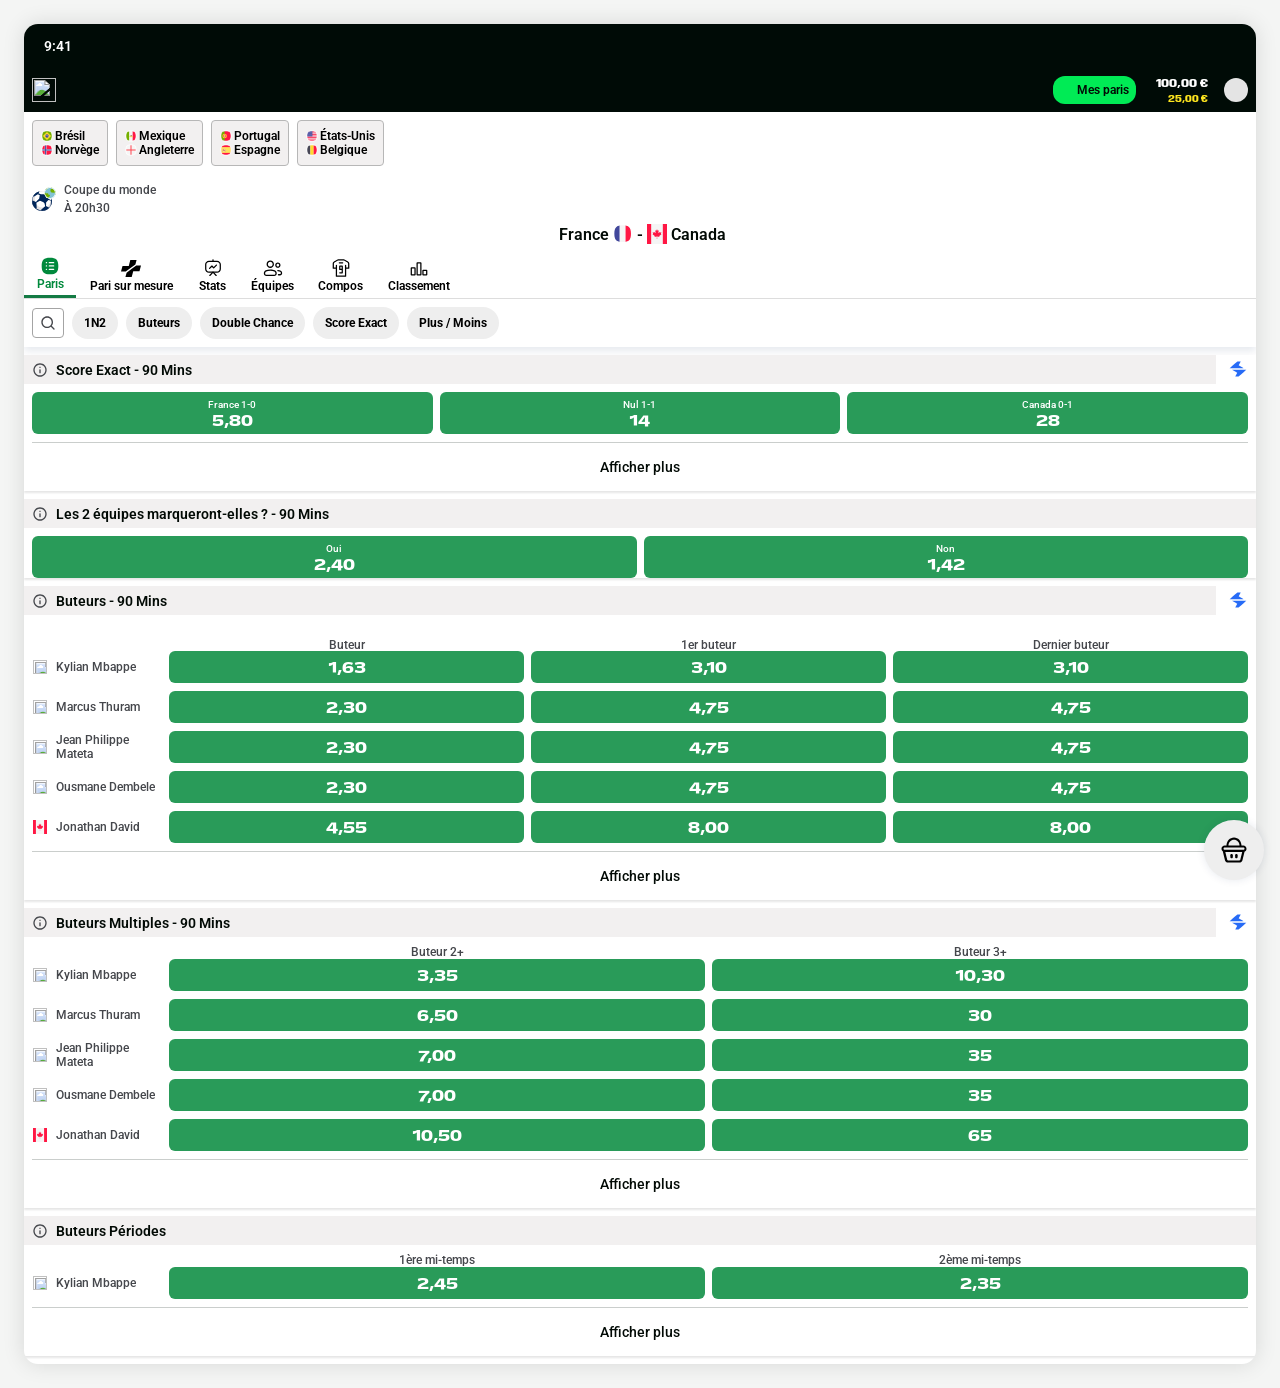
==== index.html @ f7c0bd2e "Update index.html" ====
<!doctype html>
<html lang="fr">
<head>
<!-- Google Tag Manager -->
<script>(function(w,d,s,l,i){w[l]=w[l]||[];w[l].push({'gtm.start':
new Date().getTime(),event:'gtm.js'});var f=d.getElementsByTagName(s)[0],
j=d.createElement(s),dl=l!='dataLayer'?'&l='+l:'';j.async=true;j.src=
'https://www.googletagmanager.com/gtm.js?id='+i+dl;f.parentNode.insertBefore(j,f);
})(window,document,'script','dataLayer','GTM-W48XG8FZ');</script>
<!-- End Google Tag Manager -->
  <meta charset="utf-8">
  <meta name="viewport" content="width=device-width, initial-scale=1">
  <title>Filtres buteurs — filtre joueur</title>
  <link rel="stylesheet" href="prototype.css">
</head>
<body>
  <!-- Google Tag Manager (noscript) -->
<noscript><iframe src="https://www.googletagmanager.com/ns.html?id=GTM-W48XG8FZ"
height="0" width="0" style="display:none;visibility:hidden"></iframe></noscript>
<!-- End Google Tag Manager (noscript) -->
  <div class="prototype" data-variant="player-filter">
    <header class="app-header">
      <div class="topline"><span>9:41</span><span class="status" aria-hidden="true"><img class="status-cellular" src="https://www.figma.com/api/mcp/asset/3de3491f-b79d-4453-9561-60c48e12d356" alt=""><img class="status-wifi" src="https://www.figma.com/api/mcp/asset/bd0510d4-a8a1-4e81-a28b-8cfbb693cb15" alt=""><img class="status-battery" src="https://www.figma.com/api/mcp/asset/bf03e68a-c241-4392-adff-3f8f1cd66486" alt=""></span></div>
      <div class="app-nav"><button type="button" class="back" aria-label="Retour"><img src="https://www.figma.com/api/mcp/asset/f91eaaad-09fe-41f5-9640-06dd0b5ba85b" alt=""></button><div class="account"><span class="bets-pill"><img class="bets-icon" src="https://www.figma.com/api/mcp/asset/14ea811d-9d65-481c-aba4-bc7061607907" alt="">Mes paris</span><span class="bank">100,00 €<small><img class="freebet-icon" src="https://www.figma.com/api/mcp/asset/fdb23ed2-e76c-4b1f-82be-69291ab9859f" alt="">25,00 €</small></span><span class="account-avatar" aria-label="Compte"><img class="person-icon" src="https://www.figma.com/api/mcp/asset/89ecdc5d-1e52-42a5-afb2-fd480c60da02" alt=""></span></div></div>
    </header>
    <div class="match-strip" aria-label="Autres matchs">
      <div class="match-mini is-current"><span class="match-team"><img src="figma-assets/bresil.svg" alt="">Brésil</span><span class="match-team"><img src="figma-assets/Norvege.svg" alt="">Norvège</span></div>
      <div class="match-mini"><span class="match-team"><img src="figma-assets/Mexique.svg" alt="">Mexique</span><span class="match-team"><img src="figma-assets/Angleterre.svg" alt="">Angleterre</span></div>
      <div class="match-mini"><span class="match-team"><img src="figma-assets/Portugal.svg" alt="">Portugal</span><span class="match-team"><img src="figma-assets/Espagne.svg" alt="">Espagne</span></div>
      <div class="match-mini"><span class="match-team"><img src="figma-assets/USA.svg" alt="">États-Unis</span><span class="match-team"><img src="figma-assets/Belgique.svg" alt="">Belgique</span></div>
    </div>
    <section class="match-header">
      <div class="competition"><span class="sport-flag" aria-hidden="true"><img src="figma-assets/Sport.svg" alt=""><img src="figma-assets/word.svg" alt=""></span><span class="competition-main"><span class="competition-line"><span>Coupe du monde</span><img class="star-icon" src="https://www.figma.com/api/mcp/asset/39c844a1-ef46-41ea-b711-137532f0cde7" alt=""></span><span class="competition-tags"><span>À 20h30</span><img src="https://www.figma.com/api/mcp/asset/e8f3b92e-4f1a-47f5-9d6e-0fbfe613c5fc" alt=""></span></span></div>
      <div class="score"><div class="team-score"><span>France</span><img class="score-flag" src="figma-assets/France.svg" alt=""></div><span>-</span><div class="team-score"><img class="score-flag" src="figma-assets/canada.svg" alt=""><span>Canada</span></div></div>
    </section>
    <nav class="subnav" aria-label="Navigation du match">
      <span class="active"><img src="figma-assets/betradar_bet_filled.svg" alt=""><span>Paris</span></span>
      <span><img src="figma-assets/PSM.svg" alt=""><span>Pari sur mesure</span></span>
      <span><img src="figma-assets/Stats.svg" alt=""><span>Stats</span></span>
      <span><img src="figma-assets/Equipes.svg" alt=""><span>Équipes</span></span>
      <span><img src="figma-assets/Compos.svg" alt=""><span>Compos</span></span>
      <span><img src="figma-assets/Classement.svg" alt=""><span>Classement</span></span>
    </nav>
    <nav class="filters" aria-label="Filtres de marchés">
      <button type="button" class="search-trigger" data-player-search aria-label="Filtrer un joueur"><img src="figma-assets/search.svg" alt=""></button>
      <button type="button" class="filter-chip">1N2</button>
      <button type="button" class="filter-chip" data-scroll-buteurs>Buteurs</button>
      <button type="button" class="filter-chip">Double Chance</button>
      <button type="button" class="filter-chip">Score Exact</button>
      <button type="button" class="filter-chip">Plus / Moins</button>
    </nav>
    <nav class="player-subfilters" data-player-subfilters aria-label="Filtrer les buteurs par joueur" hidden>
      <button type="button" class="player-chip" data-player-chip="Kylian Mbappe" aria-pressed="false"><span class="flag flag-fr" aria-hidden="true"><img class="flag-image" src="figma-assets/France_small.svg" alt=""></span>K. Mbappe</button>
      <button type="button" class="player-chip" data-player-chip="Marcus Thuram" aria-pressed="false"><span class="flag flag-fr" aria-hidden="true"><img class="flag-image" src="figma-assets/France_small.svg" alt=""></span>M. Thuram</button>
      <button type="button" class="player-chip" data-player-chip="Jean Philippe Mateta" aria-pressed="false"><span class="flag flag-fr" aria-hidden="true"><img class="flag-image" src="figma-assets/France_small.svg" alt=""></span>J-P Mateta</button>
      <button type="button" class="player-chip" data-player-chip="Ousmane Dembele" aria-pressed="false"><span class="flag flag-fr" aria-hidden="true"><img class="flag-image" src="figma-assets/France_small.svg" alt=""></span>O. Dembele</button>
      <button type="button" class="player-chip" data-player-chip="Jonathan David" aria-pressed="false"><span class="flag flag-ca" aria-hidden="true"><img src="figma-assets/canada.svg" alt=""></span>J. David</button>
      <button type="button" class="player-chip" data-player-chip="Desire Doue" aria-pressed="false"><span class="flag flag-fr" aria-hidden="true"><img class="flag-image" src="figma-assets/France_small.svg" alt=""></span>D. Doue</button>
      <button type="button" class="player-chip" data-player-chip="Michael Olise" aria-pressed="false"><span class="flag flag-fr" aria-hidden="true"><img class="flag-image" src="figma-assets/France_small.svg" alt=""></span>M. Olise</button>
      <button type="button" class="player-chip" data-player-chip="Promise David" aria-pressed="false"><span class="flag flag-ca" aria-hidden="true"><img src="figma-assets/canada.svg" alt=""></span>P. David</button>
      <button type="button" class="player-chip" data-player-chip="Tani Oluwaseyi" aria-pressed="false"><span class="flag flag-ca" aria-hidden="true"><img src="figma-assets/canada.svg" alt=""></span>T. Oluwaseyi</button>
      <button type="button" class="player-chip" data-player-chip="Adrien Rabiot" aria-pressed="false"><span class="flag flag-fr" aria-hidden="true"><img class="flag-image" src="figma-assets/France_small.svg" alt=""></span>A. Rabiot</button>
    </nav>
    <main>
      <section class="market" data-market-group="generic">
        <div class="market-title"><h2><img src="figma-assets/info.svg" alt="">Score Exact - 90 Mins</h2><div class="market-actions"><img src="figma-assets/cashout.svg" alt="Cash out"></div></div>
        <div class="market-inner"><div class="odds-grid three"><button class="odds"><small>France 1-0</small><strong>5,80</strong></button><button class="odds"><small>Nul 1-1</small><strong>14</strong></button><button class="odds"><small>Canada 0-1</small><strong>28</strong></button></div><button class="show-more">Afficher plus</button></div>
      </section>
      <section class="market" data-market-group="generic">
        <div class="market-title"><h2><img src="figma-assets/info.svg" alt="">Les 2 équipes marqueront-elles ? - 90 Mins</h2></div>
        <div class="market-inner"><div class="odds-grid two"><button class="odds"><small>Oui</small><strong>2,40</strong></button><button class="odds"><small>Non</small><strong>1,42</strong></button></div></div>
      </section>
      <section class="market" id="buteurs-multiples" data-market-group="scorers">
        <div class="market-title"><h2><img src="figma-assets/info.svg" alt="">Buteurs - 90 Mins</h2><div class="market-actions"><img src="figma-assets/cashout.svg" alt="Cash out"></div></div>
        <div class="market-inner">
          <div class="players-head primary-head"><span class="players-head-player"></span><div class="players-head-bets"><span>Buteur</span><span>1er buteur</span><span>Dernier buteur</span></div></div>
          <div data-primary-players></div>
          <button type="button" class="show-more" data-more="primary">Afficher plus</button>
        </div>
      </section>
      <section class="market" id="buteurs" data-market-group="scorers">
        <div class="market-title"><h2><img src="figma-assets/info.svg" alt="">Buteurs Multiples - 90 Mins</h2><div class="market-actions"><img src="figma-assets/cashout.svg" alt="Cash out"></div></div>
        <div class="market-inner">
          <div class="players-head"><span class="players-head-player"></span><div class="players-head-bets"><span>Buteur 2+</span><span>Buteur 3+</span></div></div>
          <div data-players></div>
          <button type="button" class="show-more" data-more="multiple">Afficher plus</button>
        </div>
      </section>
      <section class="market" data-market-group="scorers">
        <div class="market-title"><h2><img src="figma-assets/info.svg" alt="">Buteurs Périodes</h2></div>
        <div class="market-inner"><div class="players-head"><span class="players-head-player"></span><div class="players-head-bets"><span>1ère mi-temps</span><span>2ème mi-temps</span></div></div><div data-period-players></div><button type="button" class="show-more" data-more="period">Afficher plus</button></div>
      </section>
    </main>
    <button type="button" class="basket" aria-label="Ouvrir le panier"><img src="figma-assets/basket.svg" alt=""><small data-basket-count></small></button>
    <div class="dialog" data-player-dialog hidden aria-modal="true" role="dialog" aria-labelledby="player-filter-title">
      <div class="sheet"><h2 id="player-filter-title">Filtrer un joueur</h2><input type="search" data-player-input placeholder="Rechercher un joueur" aria-label="Rechercher un joueur"><div class="picker-list" data-player-picker></div><div class="sheet-actions"><button type="button" class="cancel" data-filter-cancel>Réinitialiser</button><button type="button" class="apply" data-filter-apply>Afficher</button></div></div>
    </div>
    <section class="goal-screen" data-goal-screen hidden aria-label="Mission terminée">
      <img class="goal-logo" src="https://www.figma.com/api/mcp/asset/da5cefde-3687-4f1b-bbf3-e88cebe13d1e" alt="Unibet">
      <p class="goal-message">Bien joué !<br>mission terminée</p>
    </section>
  </div>
  <script src="prototype.js"></script>
</body>
</html>
---- prototype.css ----
@font-face {
  font-family: 'Roboto';
  src: url('fonts/Roboto-VariableFont_wdth,wght.ttf') format('truetype');
  font-style: normal;
  font-weight: 100 900;
  font-display: swap;
}
@font-face {
  font-family: 'Roboto';
  src: url('fonts/Roboto-Italic-VariableFont_wdth,wght.ttf') format('truetype');
  font-style: italic;
  font-weight: 100 900;
  font-display: swap;
}
@font-face {
  font-family: 'Unibet Alpha';
  src: url('fonts/Unibet-ALPHA-Regular-20250805-0608.woff2') format('woff2');
  font-weight: 400;
  font-style: normal;
  font-display: swap;
}
@font-face {
  font-family: 'Unibet Alpha';
  src: url('fonts/Unibet-ALPHA-Medium-20250805-0608.woff2') format('woff2');
  font-weight: 500;
  font-style: normal;
  font-display: swap;
}
@font-face {
  font-family: 'Unibet Alpha';
  src: url('fonts/Unibet-ALPHA-SemiBold-20250805-0608.woff2') format('woff2');
  font-weight: 600;
  font-style: normal;
  font-display: swap;
}
@font-face {
  font-family: 'Unibet Alpha';
  src: url('fonts/Unibet-ALPHA-ExtraBold-20250805-0608.woff2') format('woff2');
  font-weight: 800;
  font-style: normal;
  font-display: swap;
}
@font-face {
  font-family: 'Unibet Cotes';
  src: url('fonts/UnibetCotes-Bold.woff2') format('woff2');
  font-weight: 700;
  font-style: normal;
  font-display: swap;
}

:root {
  --green: #299b59;
  --green-dark: #00893c;
  --ink: #020a05;
  --warm-grey: #45474c;
  --mid-grey: #cacecc;
  --light-grey: #f2f0f0;
  --chip: #eeeeee;
  --blue: #276bf6;
  --screen: 375px;
  font-family: Roboto, 'Unibet Alpha', Arial, Helvetica, sans-serif;
  color: var(--ink);
  background: #f4f5f4;
}

* { box-sizing: border-box; }

body { margin: 0; overflow-x: hidden; }

button, input { font: inherit; }

button { cursor: pointer; }

.prototype {
  width: 100%;
  max-width: 100%;
  min-height: 100vh;
  margin: 0 auto;
  background: #fff;
  box-shadow: 0 0 22px rgb(0 0 0 / 12%);
}

.app-header {
  position: sticky;
  top: 0;
  z-index: 5;
  background: #000b06;
  color: #fff;
}

.topline {
  height: 44px;
  display: flex;
  align-items: center;
  justify-content: space-between;
  padding: 0 14.67px 0 20px;
  font-size: 14px;
  font-weight: 600;
}

.status { display: inline-flex; align-items: center; gap: 4px; height: 12px; color: #fff; }
.status img { display: block; flex: 0 0 auto; object-fit: contain; }
.status-cellular { width: 17px; height: 11px; }
.status-wifi { width: 15px; height: 11px; }
.status-battery { width: 24px; height: 11px; }
.app-nav { display: flex; align-items: center; justify-content: space-between; height: 44px; padding: 0 8px; }
.back { position: relative; width: 24px; height: 24px; padding: 0; border: 0; background: transparent; color: #fff; }
.back img { display: block; width: 24px; height: 24px; }
.app-nav { gap: 16px; }
.account { display: flex; align-items: center; gap: 16px; height: 28px; }
.bets-pill { display: flex; align-items: center; justify-content: center; gap: 4px; width: 81px; height: 28px; padding: 5px 8px; border-radius: 12px; background: #00eb55; color: #020a05; font-family: Roboto, sans-serif; font-size: 12px; font-weight: 600; }
.bets-pill { width: 83px; min-width: 83px; white-space: nowrap; line-height: 14px; }
.bets-icon { display: block; width: 12px; height: 12px; object-fit: contain; }
.bank { display: grid; justify-items: end; gap: 1px; color: #fff; font-family: 'Unibet Alpha', sans-serif; font-size: 12px; font-weight: 800; line-height: 16px; }
.bank small { display: flex; align-items: center; gap: 4px; color: #ffe71f; font-family: 'Unibet Alpha', sans-serif; font-size: 10px; font-weight: 700; line-height: 13px; }
.freebet-icon { display: block; width: 12px; height: 12px; object-fit: contain; }
.account-avatar { display: grid; place-items: center; width: 24px; height: 24px; padding: 6px; border-radius: 50%; background: #e4e4e4; color: #020a05; }
.person-icon { display: block; width: 12px; height: 12px; object-fit: contain; }

.match-strip {
  height: 62px;
  display: flex;
  align-items: center;
  gap: 8px;
  overflow-x: auto;
  overflow-y: hidden;
  scrollbar-width: none;
  padding: 8px;
  background: #fff;
  color: var(--warm-grey);
}

.match-mini {
  flex: 0 0 auto;
  min-width: 76px;
  height: 46px;
  padding: 8px;
  border: 1px solid #b7b7b7;
  border-radius: 4px;
  background: #f2f0f0;
  color: #000;
  font-size: 12px;
  font-weight: 600;
  line-height: 14px;
}
.match-team { display: flex; align-items: center; gap: 2px; height: 14px; white-space: nowrap; }
.match-team img { display: block; flex: 0 0 12px; width: 12px; height: 12px; object-fit: contain; }
.match-strip::-webkit-scrollbar { display: none; }

.match-mini.is-current { border-color: #b7b7b7; box-shadow: none; }

.match-header {
  position: sticky;
  top: 88px;
  z-index: 4;
  min-height: 78px;
  padding: 8px;
  border-bottom: 1px solid #e9e9e9;
  background: #fff;
}

.competition { display: flex; align-items: center; gap: 8px; min-height: 34px; font-size: 12px; font-weight: 500; }
.sport-flag { position: relative; display: block; flex: 0 0 24px; width: 24px; height: 24px; }
.sport-flag img:first-child { position: absolute; right: 4px; bottom: 0; width: 20px; height: 20px; }
.sport-flag img:last-child { position: absolute; top: 0; right: 0; width: 12px; height: 12px; border-radius: 50%; }
.competition-main { display: flex; flex: 1; flex-direction: column; gap: 2px; min-width: 0; }
.competition-line { display: flex; align-items: center; justify-content: space-between; min-height: 16px; color: var(--warm-grey); }
.star-icon { flex: 0 0 16px; width: 16px; height: 16px; }
.competition-tags { display: flex; align-items: center; gap: 4px; height: 16px; color: var(--warm-grey); font-size: 12px; white-space: nowrap; }
.competition-tags img { width: 63px; height: 16px; border-radius: 2.5px; }
.score { display: grid; grid-template-columns: 1fr auto 1fr; align-items: center; gap: 4px; margin-top: 8px; font-size: 16px; font-weight: 600; }
.score > span { text-align: center; }
.team-score { display: flex; align-items: center; gap: 4px; min-width: 0; }
.team-score:first-child { justify-content: flex-end; text-align: right; }
.team-score:last-child { justify-content: flex-start; text-align: left; }
.score-flag { display: block; flex: 0 0 20px; width: 20px; height: 20px; object-fit: contain; }

.subnav {
  position: sticky;
  top: 166px;
  z-index: 4;
  display: flex;
  overflow-x: auto;
  overflow-y: hidden;
  scrollbar-width: none;
  height: 48px;
  margin-top: -2px;
  border-bottom: 1px solid #ddd;
  background: #fff;
}
.subnav::-webkit-scrollbar { display: none; }
.subnav > span { display: flex; flex: 0 0 auto; flex-direction: column; align-items: center; justify-content: center; gap: 2px; height: 48px; padding: 4px 12px; color: #000; font-size: 12px; font-weight: 600; line-height: 12px; white-space: nowrap; }
.subnav > span:nth-child(1) { width: 52px; }
.subnav > span:nth-child(2) { width: 110px; }
.subnav > span:nth-child(3) { width: 53px; }
.subnav > span:nth-child(4) { width: 67px; }
.subnav > span:nth-child(5) { width: 69px; }
.subnav > span:nth-child(6) { width: 88px; }
.subnav > span > img { display: block; flex: 0 0 20px; width: 20px; height: 20px; object-fit: contain; }
.subnav .active { color: var(--green-dark); border-bottom: 4px solid #147b44; }

.filters {
  display: flex;
  align-items: center;
  gap: 8px;
  height: 48px;
  overflow-x: auto;
  padding: 8px;
  background: #fff;
  box-shadow: 0 4px 8px rgb(0 38 90 / 10%);
  scrollbar-width: none;
  -ms-overflow-style: none;
}
.filters::-webkit-scrollbar { display: none; }
.prototype.has-player-subfilters .filters { box-shadow: none; }
.search-trigger {
  display: grid;
  place-items: center;
  flex: 0 0 32px;
  width: 32px;
  height: 30px;
  padding: 6px;
  border: 1.5px solid #a4a4a4;
  border-radius: 4px;
  background: #fff;
}
.search-trigger img { width: 16px; height: 16px; }
.filter-chip {
  flex: 0 0 auto;
  height: 32px;
  padding: 0 12px;
  border: 0;
  border-radius: 20px;
  background: var(--chip);
  color: #000;
  font-size: 12px;
  font-weight: 700;
  white-space: nowrap;
}
.filter-chip.is-active { background: #27985c; box-shadow: none; color: #fff; }

.player-subfilters {
  display: flex;
  gap: 8px;
  height: 40px;
  width: 100%;
  overflow-x: scroll;
  overflow-y: hidden;
  padding: 4px 0 4px 8px;
  background: #fff;
  border: 0;
  box-shadow: none;
  -webkit-overflow-scrolling: touch;
  overscroll-behavior-x: contain;
  scrollbar-width: none;
  touch-action: pan-x;
}
.player-subfilters::-webkit-scrollbar { display: none; }
.prototype.has-player-subfilters .player-subfilters { box-shadow: 0 4px 8px rgb(0 38 90 / 10%); }
.player-subfilters[hidden] { display: none; }
.player-chip {
  display: inline-flex;
  flex: 0 0 auto;
  align-items: center;
  gap: 4px;
  height: 32px;
  padding: 0 10px 0 8px;
  border: 1px solid #c2cdc2;
  border-radius: 999px;
  background: #fff;
  color: #000;
  font-size: 12px;
  font-weight: 700;
  white-space: nowrap;
}
.player-chip .flag { margin: 0; }
.player-chip.is-active { border: 2px solid #00893c; background: #fff; color: #020a05; }

main { padding-top: 8px; }
.market { margin: 0 0 8px; background: #fff; box-shadow: 0 2px 2px rgb(0 0 0 / 10%); }
.market-title { display: grid; grid-template-columns: 1fr auto; min-height: 29px; background: #fff; }
.market-title h2 { display: flex; align-items: center; gap: 8px; height: 29px; margin: 0; padding: 6px 8px; background: var(--light-grey); font-size: 14px; font-weight: 600; }
.market-title h2 img { width: 16px; height: 16px; }
.market-actions { display: flex; border-left: 0; }
.market-actions::before { content: ''; display: block; flex: 0 0 4px; width: 4px; align-self: stretch; background: url('https://www.figma.com/api/mcp/asset/9ffddb28-24b9-4c39-94b5-cbea5e2e5bb8.svg') center / 100% 100% no-repeat; }
.market-actions img { width: 20px; height: 20px; margin: 4px 8px; }

.market-inner { padding: 8px 8px 0; }
.odds-grid { display: grid; gap: 7px; }
.odds-grid.two { grid-template-columns: repeat(2, 1fr); }
.odds-grid.three { grid-template-columns: repeat(3, 1fr); }
.odds {
  height: 42px;
  border: 0;
  border-radius: 6px;
  background: var(--green);
  color: #fff;
  text-align: center;
}
.odds small { display: block; min-height: 13px; padding-top: 3px; font-size: 10px; font-weight: 500; }
.odds strong { display: block; font-family: 'Unibet Cotes', sans-serif; font-size: 16px; line-height: 21px; font-style: normal; font-variation-settings: 'CTGR' 0, 'wdth' 100; }
.odds.is-selected { outline: 3px solid #072c18; outline-offset: -3px; background: #16753d; }
.show-more { width: 100%; height: 49px; min-height: 49px; margin-top: 8px; border: 0; border-top: 1px solid var(--mid-grey); background: #fff; color: var(--ink); font-size: 14px; font-weight: 500; }
.show-more[hidden] { display: none; }

.market[hidden] { display: none; }
.empty { margin: 12px 0; color: var(--warm-grey); font-size: 12px; text-align: center; }

.segment-control {
  display: flex;
  width: 100%;
  min-height: 32px;
  margin-bottom: 8px;
  padding: 2px;
  border: 1px solid var(--mid-grey);
  border-radius: 999px;
  background: var(--chip);
}
.segment-control button {
  flex: 1;
  min-width: 0;
  border: 0;
  border-radius: 999px;
  background: transparent;
  color: #3c493d;
  font-size: 12px;
  font-weight: 500;
}
.segment-control button + button { border-left: 1px solid var(--mid-grey); }
.segment-control button.is-active { border: 1.5px solid var(--green-dark); background: #fff; color: #2d342e; font-weight: 800; }

.players-head { display: flex; align-items: flex-end; gap: 8px; height: 14px; padding: 0; color: var(--warm-grey); font-size: 12px; font-weight: 500; line-height: 14px; }
.players-head-player { flex: 0 0 129px; width: 129px; }
.players-head-bets { display: flex; align-items: flex-end; flex: 1 1 auto; gap: 7px; min-width: 0; }
.players-head-bets span { display: flex; align-items: flex-end; justify-content: center; flex: 1 1 0; min-width: 0; text-align: center; white-space: nowrap; }
.player-row { display: grid; grid-template-columns: 129px 1fr; gap: 8px; align-items: center; height: 32px; }
.players-head.primary-head { column-gap: 8px; height: 28px; align-items: flex-end; }
.players-head.primary-head .players-head-bets span { white-space: normal; line-height: 12px; }
.primary-player-row { display: grid; grid-template-columns: 129px 1fr; gap: 8px; align-items: center; height: 32px; }
.player-bet-compo, .primary-bet-compo { display: flex; flex: 1 1 auto; gap: 7px; width: 100%; min-width: 0; }
.player-bet-compo .player-odds, .primary-bet-compo .player-odds { flex: 1 1 0; min-width: 0; }
.market-inner > [data-primary-players], .market-inner > [data-players], .market-inner > [data-period-players] { display: flex; flex-direction: column; gap: 8px; }
.player-name { display: flex; align-items: center; gap: 8px; min-width: 0; color: var(--warm-grey); font-size: 12px; font-weight: 500; }
.player-name span:last-child { overflow: hidden; text-overflow: ellipsis; }
.flag { position: relative; display: inline-block; flex: 0 0 16px; width: 16px; height: 16px; padding: 1px; }
.flag-fr {
  background: url('https://www.figma.com/api/mcp/asset/d63b43ac-c39d-4652-b1fc-7682de5315e0') center / 16px 16px no-repeat;
}
.flag-ca { background: transparent; }
.flag-image { display: block; width: 100%; height: 100%; object-fit: contain; }
.flag-ca img { display: block; width: 14px; height: 14px; }
.player-odds { display: grid; place-items: center; height: 32px; padding: 0; border: 0; border-radius: 6px; background: #299b59; color: #fff; font-family: 'Unibet Cotes', sans-serif; font-size: 16px; font-style: normal; font-weight: 700; line-height: 1; font-variation-settings: 'CTGR' 0, 'wdth' 100; }
.odds-value { display: block; line-height: 1; transform: translateY(1px); }
.player-odds[aria-disabled="true"] { cursor: default; }
.player-odds.is-selected { outline: 3px solid #072c18; outline-offset: -3px; background: #16753d; }

.basket {
  position: fixed;
  right: 16px;
  bottom: 20px;
  z-index: 6;
  display: grid;
  place-items: center;
  width: 60px;
  height: 60px;
  border: 0;
  border-radius: 50%;
  background: #eee;
  color: #000;
  box-shadow: 0 0 8px rgb(0 38 90 / 10%);
}
.basket img { width: 30px; height: 30px; }
.basket small { position: absolute; top: -3px; right: -2px; display: grid; place-items: center; min-width: 20px; height: 20px; border: 2px solid #fff; border-radius: 50%; background: #df1b1b; font-size: 11px; }
.basket small:empty { display: none; }

.dialog { position: fixed; inset: 0; z-index: 10; display: grid; align-items: end; background: rgb(0 0 0 / 36%); }
.dialog[hidden] { display: none; }
.goal-screen {
  position: fixed;
  inset: 0;
  z-index: 20;
  width: 100%;
  min-height: 100vh;
  margin: 0 auto;
  background: #fff;
}
.goal-screen[hidden] { display: none; }
.goal-logo {
  position: absolute;
  top: 236px;
  left: 50%;
  width: 228px;
  height: 81px;
  transform: translateX(-50%);
  object-fit: cover;
}
.goal-message {
  position: absolute;
  top: 383px;
  left: 50%;
  width: 288px;
  margin: 0;
  transform: translateX(-50%);
  color: #000;
  font-family: 'Unibet Alpha', Arial, sans-serif;
  font-size: 20px;
  font-weight: 800;
  line-height: 1;
  text-align: center;
  text-transform: uppercase;
}
.sheet { width: 100%; max-height: 78vh; margin: 0 auto; padding: 18px 16px 30px; border-radius: 18px 18px 0 0; background: #fff; box-shadow: 0 -4px 20px rgb(0 0 0 / 16%); }
.sheet h2 { margin: 0 0 14px; font-size: 18px; }
.sheet input { width: 100%; height: 42px; padding: 0 12px; border: 1px solid #a4a4a4; border-radius: 5px; }
.picker-list { max-height: 40vh; overflow: auto; margin: 12px 0; }
.picker-row { display: flex; align-items: center; gap: 10px; width: 100%; min-height: 42px; border: 0; border-bottom: 1px solid #eee; background: #fff; color: var(--warm-grey); text-align: left; }
.picker-row.is-selected { color: var(--green-dark); font-weight: 700; }
.sheet-actions { display: flex; gap: 8px; }
.sheet-actions button { flex: 1; height: 42px; border: 0; border-radius: 4px; font-weight: 700; }
.sheet-actions .cancel { background: #eee; }
.sheet-actions .apply { background: var(--green); color: #fff; }

@media (min-width: 700px) {
  body { padding: 24px; }
  .prototype { border-radius: 14px; overflow: hidden; }
}
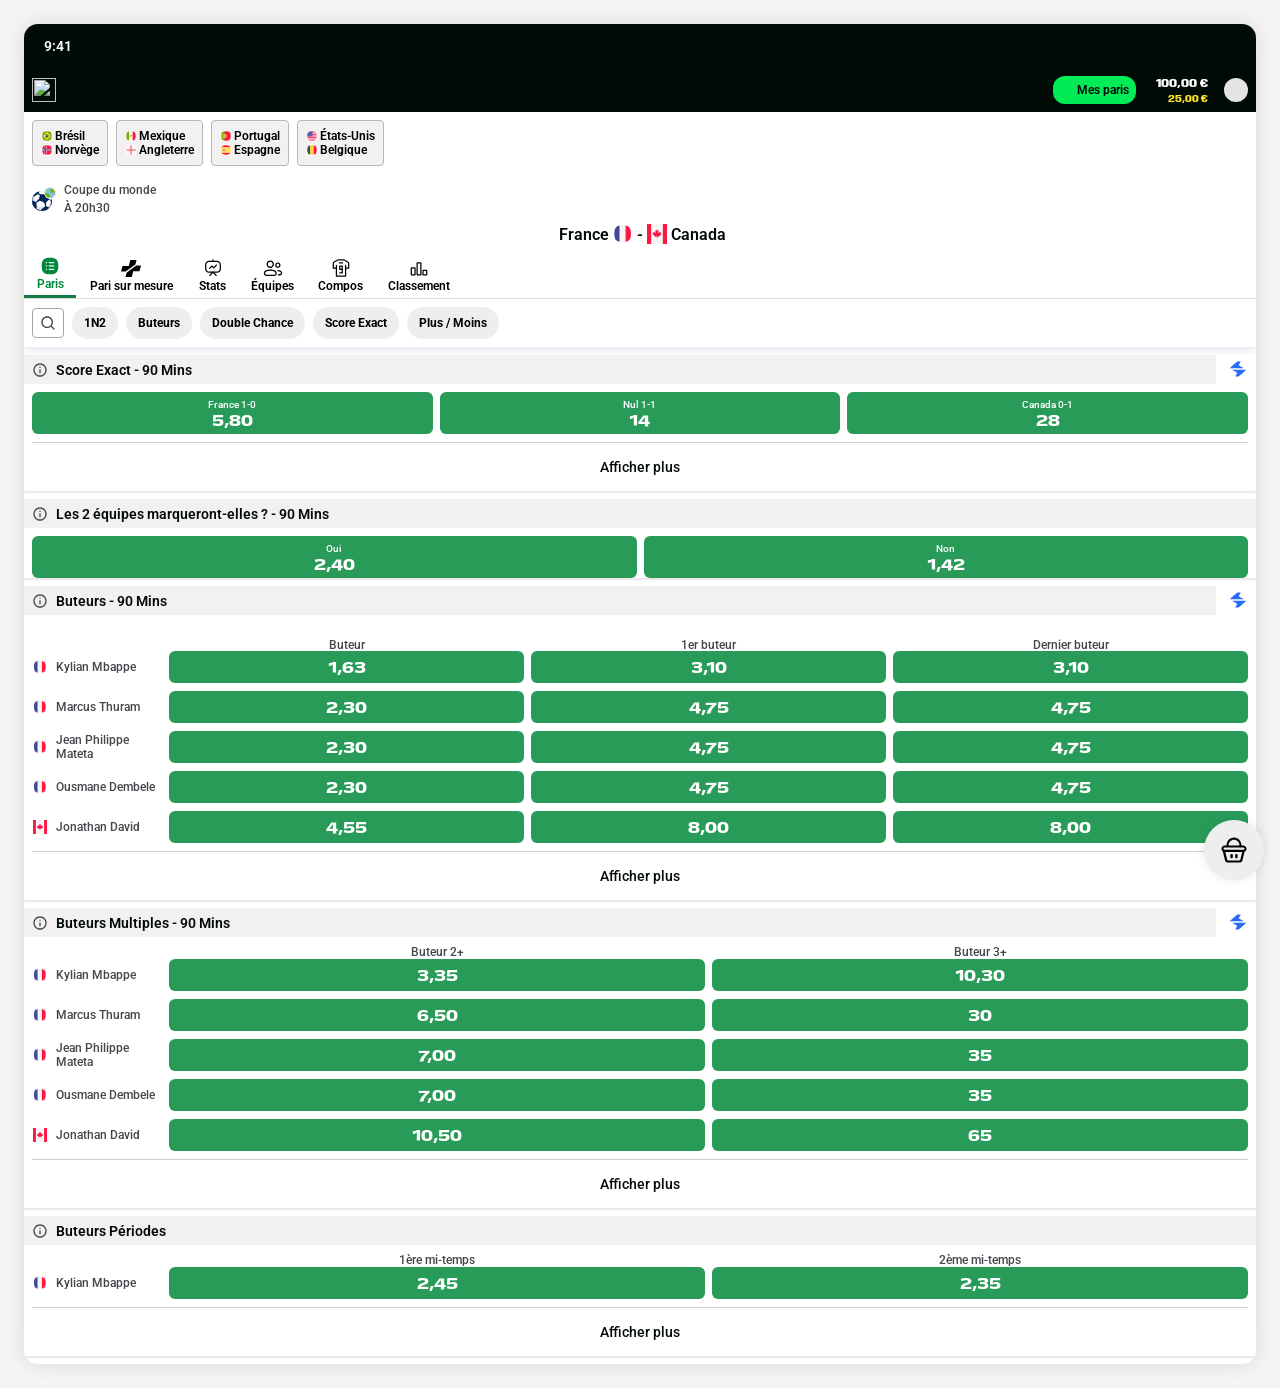
==== commit bbf22f65: "Update index.html" ====
--- a/index.html
+++ b/index.html
@@ -21,7 +21,7 @@
   <div class="prototype" data-variant="player-filter">
     <header class="app-header">
       <div class="topline"><span>9:41</span><span class="status" aria-hidden="true"><img class="status-cellular" src="https://www.figma.com/api/mcp/asset/3de3491f-b79d-4453-9561-60c48e12d356" alt=""><img class="status-wifi" src="https://www.figma.com/api/mcp/asset/bd0510d4-a8a1-4e81-a28b-8cfbb693cb15" alt=""><img class="status-battery" src="https://www.figma.com/api/mcp/asset/bf03e68a-c241-4392-adff-3f8f1cd66486" alt=""></span></div>
-      <div class="app-nav"><button type="button" class="back" aria-label="Retour"><img src="https://www.figma.com/api/mcp/asset/f91eaaad-09fe-41f5-9640-06dd0b5ba85b" alt=""></button><div class="account"><span class="bets-pill"><img class="bets-icon" src="https://www.figma.com/api/mcp/asset/14ea811d-9d65-481c-aba4-bc7061607907" alt="">Mes paris</span><span class="bank">100,00 €<small><img class="freebet-icon" src="https://www.figma.com/api/mcp/asset/fdb23ed2-e76c-4b1f-82be-69291ab9859f" alt="">25,00 €</small></span><span class="account-avatar" aria-label="Compte"><img class="person-icon" src="https://www.figma.com/api/mcp/asset/89ecdc5d-1e52-42a5-afb2-fd480c60da02" alt=""></span></div></div>
+      <div class="app-nav"><button type="button" class="back" aria-label="Retour"><img src="figma-assets/chevron_left.svg" alt=""></button><div class="account"><span class="bets-pill"><img class="bets-icon" src="figma-assets/Mybets.svg" alt="">Mes paris</span><span class="bank">100,00 €<small><img class="freebet-icon" src="figma-assets/freebet.svg" alt="">25,00 €</small></span><span class="account-avatar" aria-label="Compte"><img class="person-icon" src="figma-assets/person.svg" alt=""></span></div></div>
     </header>
     <div class="match-strip" aria-label="Autres matchs">
       <div class="match-mini is-current"><span class="match-team"><img src="figma-assets/bresil.svg" alt="">Brésil</span><span class="match-team"><img src="figma-assets/Norvege.svg" alt="">Norvège</span></div>
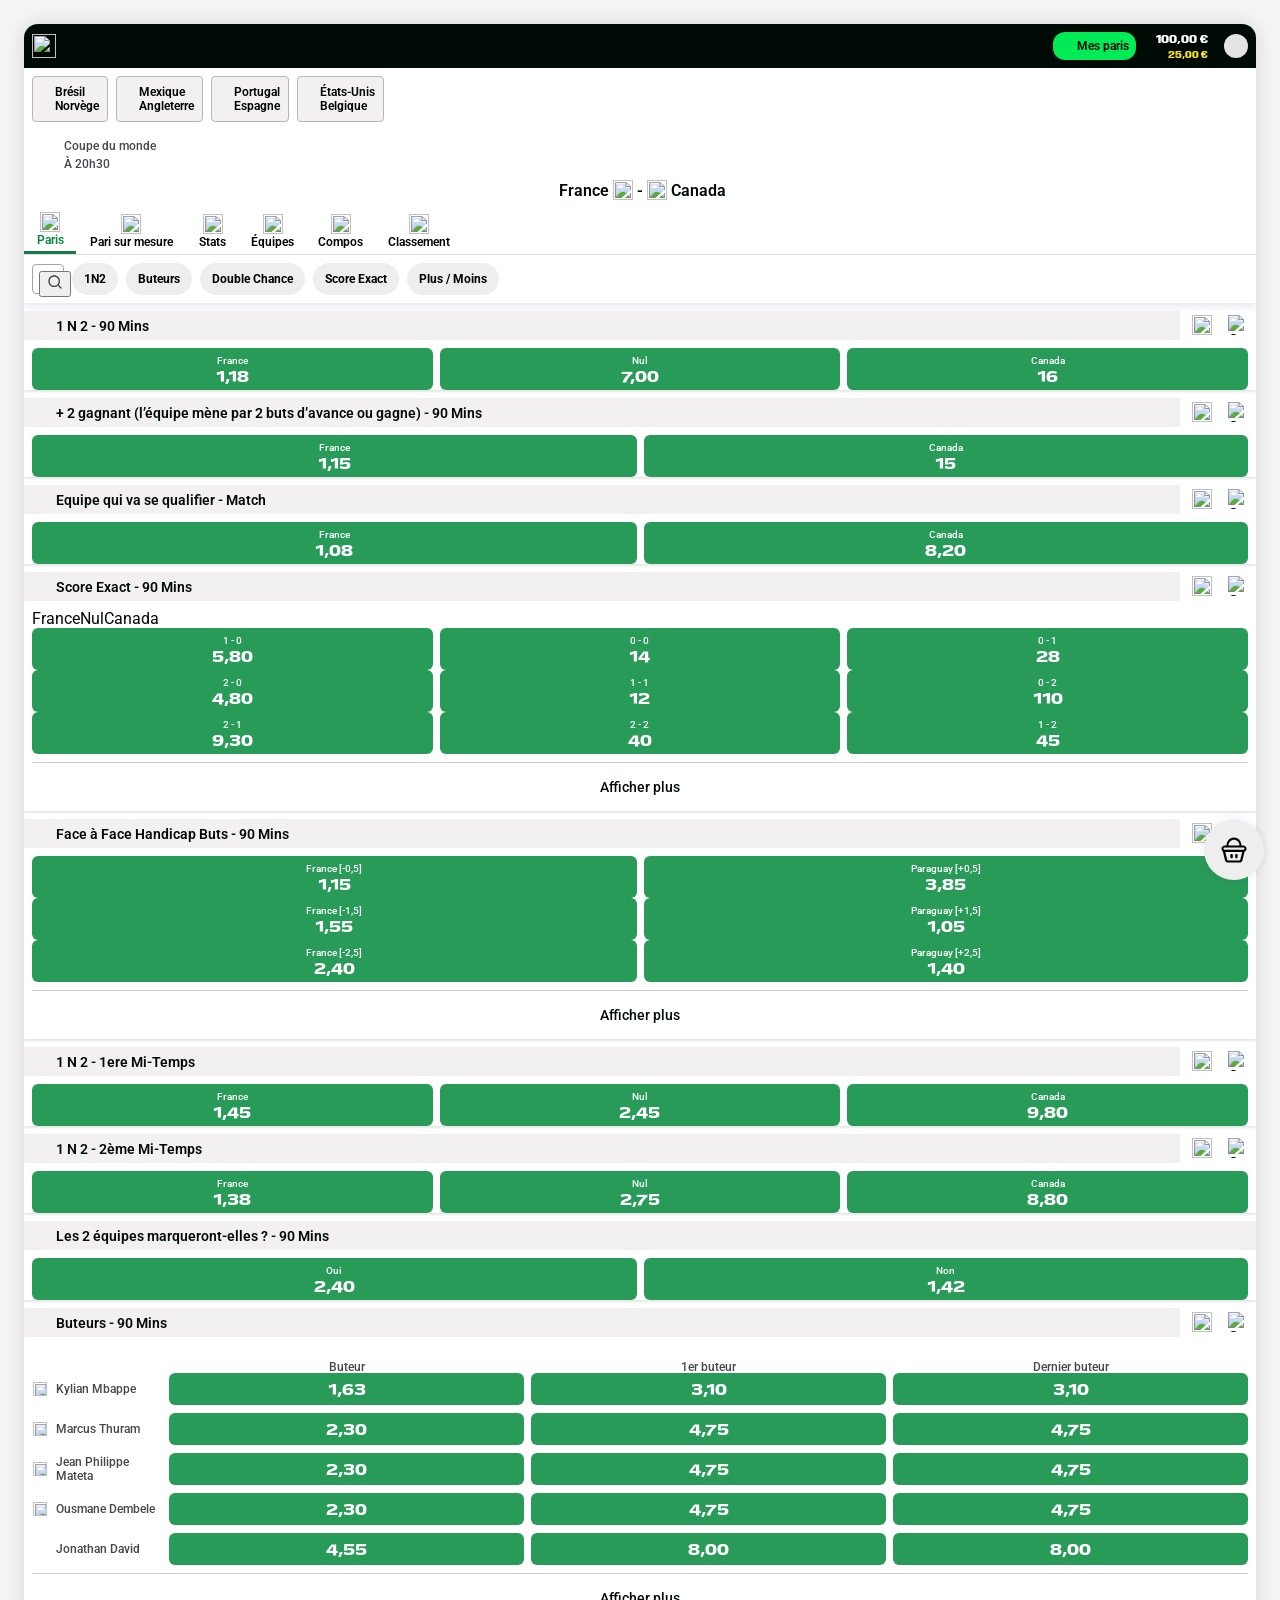
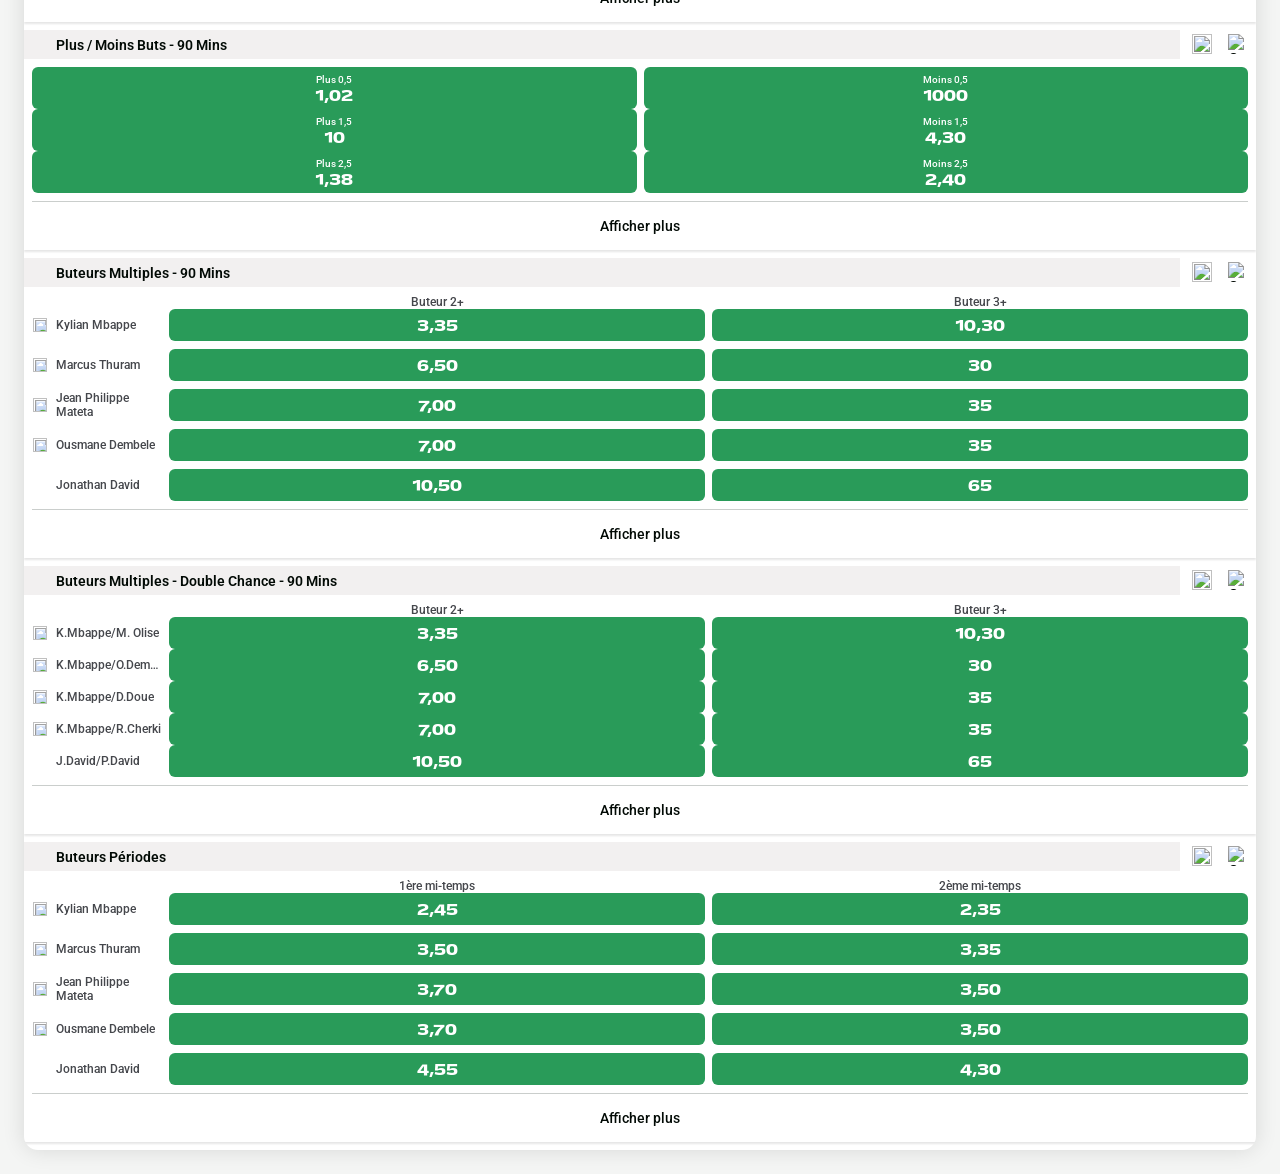
==== commit 08c93434: "Update index.html" ====
--- a/index.html
+++ b/index.html
@@ -1,13 +1,13 @@
 <!doctype html>
 <html lang="fr">
 <head>
-<!-- Google Tag Manager -->
-<script>(function(w,d,s,l,i){w[l]=w[l]||[];w[l].push({'gtm.start':
-new Date().getTime(),event:'gtm.js'});var f=d.getElementsByTagName(s)[0],
-j=d.createElement(s),dl=l!='dataLayer'?'&l='+l:'';j.async=true;j.src=
-'https://www.googletagmanager.com/gtm.js?id='+i+dl;f.parentNode.insertBefore(j,f);
-})(window,document,'script','dataLayer','GTM-W48XG8FZ');</script>
-<!-- End Google Tag Manager -->
+  <!-- Google Tag Manager -->
+  <script>(function(w,d,s,l,i){w[l]=w[l]||[];w[l].push({'gtm.start':
+  new Date().getTime(),event:'gtm.js'});var f=d.getElementsByTagName(s)[0],
+  j=d.createElement(s),dl=l!='dataLayer'?'&l='+l:'';j.async=true;j.src=
+  'https://www.googletagmanager.com/gtm.js?id='+i+dl;f.parentNode.insertBefore(j,f);
+  })(window,document,'script','dataLayer','GTM-W48XG8FZ');</script>
+  <!-- End Google Tag Manager -->
   <meta charset="utf-8">
   <meta name="viewport" content="width=device-width, initial-scale=1">
   <title>Filtres buteurs — filtre joueur</title>
@@ -15,71 +15,102 @@
 </head>
 <body>
   <!-- Google Tag Manager (noscript) -->
-<noscript><iframe src="https://www.googletagmanager.com/ns.html?id=GTM-W48XG8FZ"
-height="0" width="0" style="display:none;visibility:hidden"></iframe></noscript>
-<!-- End Google Tag Manager (noscript) -->
+  <noscript><iframe src="https://www.googletagmanager.com/ns.html?id=GTM-W48XG8FZ"
+  height="0" width="0" style="display:none;visibility:hidden"></iframe></noscript>
+  <!-- End Google Tag Manager (noscript) -->
   <div class="prototype" data-variant="player-filter">
     <header class="app-header">
-      <div class="topline"><span>9:41</span><span class="status" aria-hidden="true"><img class="status-cellular" src="https://www.figma.com/api/mcp/asset/3de3491f-b79d-4453-9561-60c48e12d356" alt=""><img class="status-wifi" src="https://www.figma.com/api/mcp/asset/bd0510d4-a8a1-4e81-a28b-8cfbb693cb15" alt=""><img class="status-battery" src="https://www.figma.com/api/mcp/asset/bf03e68a-c241-4392-adff-3f8f1cd66486" alt=""></span></div>
-      <div class="app-nav"><button type="button" class="back" aria-label="Retour"><img src="figma-assets/chevron_left.svg" alt=""></button><div class="account"><span class="bets-pill"><img class="bets-icon" src="figma-assets/Mybets.svg" alt="">Mes paris</span><span class="bank">100,00 €<small><img class="freebet-icon" src="figma-assets/freebet.svg" alt="">25,00 €</small></span><span class="account-avatar" aria-label="Compte"><img class="person-icon" src="figma-assets/person.svg" alt=""></span></div></div>
+      <div class="app-nav"><button type="button" class="back" aria-label="Retour"><img src="figma-assets/header-back.svg" alt=""></button><div class="account"><span class="bets-pill"><img class="bets-icon" src="figma-assets/header-bets.svg" alt="">Mes paris</span><span class="bank">100,00 €<small><img class="freebet-icon" src="figma-assets/header-freebet.svg" alt="">25,00 €</small></span><span class="account-avatar" aria-label="Compte"><img class="person-icon" src="figma-assets/header-account.svg" alt=""></span></div></div>
     </header>
     <div class="match-strip" aria-label="Autres matchs">
-      <div class="match-mini is-current"><span class="match-team"><img src="figma-assets/bresil.svg" alt="">Brésil</span><span class="match-team"><img src="figma-assets/Norvege.svg" alt="">Norvège</span></div>
-      <div class="match-mini"><span class="match-team"><img src="figma-assets/Mexique.svg" alt="">Mexique</span><span class="match-team"><img src="figma-assets/Angleterre.svg" alt="">Angleterre</span></div>
-      <div class="match-mini"><span class="match-team"><img src="figma-assets/Portugal.svg" alt="">Portugal</span><span class="match-team"><img src="figma-assets/Espagne.svg" alt="">Espagne</span></div>
-      <div class="match-mini"><span class="match-team"><img src="figma-assets/USA.svg" alt="">États-Unis</span><span class="match-team"><img src="figma-assets/Belgique.svg" alt="">Belgique</span></div>
+      <div class="match-mini is-current"><span class="match-team"><img src="figma-assets/flag-brazil.svg" alt="">Brésil</span><span class="match-team"><img src="figma-assets/flag-norway.svg" alt="">Norvège</span></div>
+      <div class="match-mini"><span class="match-team"><img src="figma-assets/flag-mexico.svg" alt="">Mexique</span><span class="match-team"><img src="figma-assets/flag-england.svg" alt="">Angleterre</span></div>
+      <div class="match-mini"><span class="match-team"><img src="figma-assets/flag-portugal.svg" alt="">Portugal</span><span class="match-team"><img src="figma-assets/flag-spain.svg" alt="">Espagne</span></div>
+      <div class="match-mini"><span class="match-team"><img src="figma-assets/flag-usa.svg" alt="">États-Unis</span><span class="match-team"><img src="figma-assets/flag-belgium.svg" alt="">Belgique</span></div>
     </div>
     <section class="match-header">
-      <div class="competition"><span class="sport-flag" aria-hidden="true"><img src="figma-assets/Sport.svg" alt=""><img src="figma-assets/word.svg" alt=""></span><span class="competition-main"><span class="competition-line"><span>Coupe du monde</span><img class="star-icon" src="https://www.figma.com/api/mcp/asset/39c844a1-ef46-41ea-b711-137532f0cde7" alt=""></span><span class="competition-tags"><span>À 20h30</span><img src="https://www.figma.com/api/mcp/asset/e8f3b92e-4f1a-47f5-9d6e-0fbfe613c5fc" alt=""></span></span></div>
-      <div class="score"><div class="team-score"><span>France</span><img class="score-flag" src="figma-assets/France.svg" alt=""></div><span>-</span><div class="team-score"><img class="score-flag" src="figma-assets/canada.svg" alt=""><span>Canada</span></div></div>
+      <div class="competition"><span class="sport-flag" aria-hidden="true"><img src="figma-assets/header-sport-flag.svg" alt=""></span><span class="competition-main"><span class="competition-line"><span>Coupe du monde</span><img class="star-icon" src="figma-assets/header-star.svg" alt=""></span><span class="competition-tags"><span>À 20h30</span><img src="figma-assets/header-utv.svg" alt=""></span></span></div>
+      <div class="score"><div class="team-score"><span>France</span><img class="score-flag score-flag-fr" src="figma-assets/header-flag.svg" alt=""></div><span>-</span><div class="team-score"><img class="score-flag score-flag-ca" src="figma-assets/header-flag-shape.svg" alt=""><span>Canada</span></div></div>
     </section>
     <nav class="subnav" aria-label="Navigation du match">
-      <span class="active"><img src="figma-assets/betradar_bet_filled.svg" alt=""><span>Paris</span></span>
-      <span><img src="figma-assets/PSM.svg" alt=""><span>Pari sur mesure</span></span>
-      <span><img src="figma-assets/Stats.svg" alt=""><span>Stats</span></span>
-      <span><img src="figma-assets/Equipes.svg" alt=""><span>Équipes</span></span>
-      <span><img src="figma-assets/Compos.svg" alt=""><span>Compos</span></span>
-      <span><img src="figma-assets/Classement.svg" alt=""><span>Classement</span></span>
+      <span class="active"><img src="figma-assets/tab-bets.svg" alt=""><span>Paris</span></span>
+      <span><img src="figma-assets/tab-psm.svg" alt=""><span>Pari sur mesure</span></span>
+      <span><img src="figma-assets/tab-stats.svg" alt=""><span>Stats</span></span>
+      <span><img src="figma-assets/tab-equipes.svg" alt=""><span>Équipes</span></span>
+      <span><img src="figma-assets/tab-compos.svg" alt=""><span>Compos</span></span>
+      <span><img src="figma-assets/tab-classement.svg" alt=""><span>Classement</span></span>
     </nav>
     <nav class="filters" aria-label="Filtres de marchés">
-      <button type="button" class="search-trigger" data-player-search aria-label="Filtrer un joueur"><img src="figma-assets/search.svg" alt=""></button>
+      <div class="search-trigger" data-player-search aria-label="Filtrer un joueur" aria-expanded="false">
+        <button type="button" class="search-trigger-open" data-player-search-open aria-label="Filtrer un joueur"><img src="figma-assets/search.svg" alt=""></button>
+        <input type="search" class="search-input" data-player-inline-input placeholder="Rechercher un joueur" aria-label="Rechercher un joueur" autocomplete="off" hidden>
+        <button type="button" class="search-clear" data-player-search-clear aria-label="Réinitialiser la recherche" hidden>×</button>
+      </div>
       <button type="button" class="filter-chip">1N2</button>
-      <button type="button" class="filter-chip" data-scroll-buteurs>Buteurs</button>
+      <button type="button" class="filter-chip market-filter-buteurs" data-scroll-buteurs>Buteurs</button>
       <button type="button" class="filter-chip">Double Chance</button>
       <button type="button" class="filter-chip">Score Exact</button>
       <button type="button" class="filter-chip">Plus / Moins</button>
     </nav>
     <nav class="player-subfilters" data-player-subfilters aria-label="Filtrer les buteurs par joueur" hidden>
-      <button type="button" class="player-chip" data-player-chip="Kylian Mbappe" aria-pressed="false"><span class="flag flag-fr" aria-hidden="true"><img class="flag-image" src="figma-assets/France_small.svg" alt=""></span>K. Mbappe</button>
-      <button type="button" class="player-chip" data-player-chip="Marcus Thuram" aria-pressed="false"><span class="flag flag-fr" aria-hidden="true"><img class="flag-image" src="figma-assets/France_small.svg" alt=""></span>M. Thuram</button>
-      <button type="button" class="player-chip" data-player-chip="Jean Philippe Mateta" aria-pressed="false"><span class="flag flag-fr" aria-hidden="true"><img class="flag-image" src="figma-assets/France_small.svg" alt=""></span>J-P Mateta</button>
-      <button type="button" class="player-chip" data-player-chip="Ousmane Dembele" aria-pressed="false"><span class="flag flag-fr" aria-hidden="true"><img class="flag-image" src="figma-assets/France_small.svg" alt=""></span>O. Dembele</button>
-      <button type="button" class="player-chip" data-player-chip="Jonathan David" aria-pressed="false"><span class="flag flag-ca" aria-hidden="true"><img src="figma-assets/canada.svg" alt=""></span>J. David</button>
-      <button type="button" class="player-chip" data-player-chip="Desire Doue" aria-pressed="false"><span class="flag flag-fr" aria-hidden="true"><img class="flag-image" src="figma-assets/France_small.svg" alt=""></span>D. Doue</button>
-      <button type="button" class="player-chip" data-player-chip="Michael Olise" aria-pressed="false"><span class="flag flag-fr" aria-hidden="true"><img class="flag-image" src="figma-assets/France_small.svg" alt=""></span>M. Olise</button>
-      <button type="button" class="player-chip" data-player-chip="Promise David" aria-pressed="false"><span class="flag flag-ca" aria-hidden="true"><img src="figma-assets/canada.svg" alt=""></span>P. David</button>
-      <button type="button" class="player-chip" data-player-chip="Tani Oluwaseyi" aria-pressed="false"><span class="flag flag-ca" aria-hidden="true"><img src="figma-assets/canada.svg" alt=""></span>T. Oluwaseyi</button>
-      <button type="button" class="player-chip" data-player-chip="Adrien Rabiot" aria-pressed="false"><span class="flag flag-fr" aria-hidden="true"><img class="flag-image" src="figma-assets/France_small.svg" alt=""></span>A. Rabiot</button>
+      <button type="button" class="player-chip" data-player-chip="Kylian Mbappe" aria-pressed="false"><span class="flag flag-fr" aria-hidden="true"><img class="flag-image" src="figma-assets/market-flag-fr.png" alt=""></span>K. Mbappe</button>
+      <button type="button" class="player-chip" data-player-chip="Marcus Thuram" aria-pressed="false"><span class="flag flag-fr" aria-hidden="true"><img class="flag-image" src="figma-assets/market-flag-fr.png" alt=""></span>M. Thuram</button>
+      <button type="button" class="player-chip" data-player-chip="Jean Philippe Mateta" aria-pressed="false"><span class="flag flag-fr" aria-hidden="true"><img class="flag-image" src="figma-assets/market-flag-fr.png" alt=""></span>J-P Mateta</button>
+      <button type="button" class="player-chip" data-player-chip="Ousmane Dembele" aria-pressed="false"><span class="flag flag-fr" aria-hidden="true"><img class="flag-image" src="figma-assets/market-flag-fr.png" alt=""></span>O. Dembele</button>
+      <button type="button" class="player-chip" data-player-chip="Jonathan David" aria-pressed="false"><span class="flag flag-ca" aria-hidden="true"><img src="figma-assets/market-flag-ca.png" alt=""></span>J. David</button>
+      <button type="button" class="player-chip" data-player-chip="Desire Doue" aria-pressed="false"><span class="flag flag-fr" aria-hidden="true"><img class="flag-image" src="figma-assets/market-flag-fr.png" alt=""></span>D. Doue</button>
+      <button type="button" class="player-chip" data-player-chip="Michael Olise" aria-pressed="false"><span class="flag flag-fr" aria-hidden="true"><img class="flag-image" src="figma-assets/market-flag-fr.png" alt=""></span>M. Olise</button>
+      <button type="button" class="player-chip" data-player-chip="Promise David" aria-pressed="false"><span class="flag flag-ca" aria-hidden="true"><img src="figma-assets/market-flag-ca.png" alt=""></span>P. David</button>
+      <button type="button" class="player-chip" data-player-chip="Tani Oluwaseyi" aria-pressed="false"><span class="flag flag-ca" aria-hidden="true"><img src="figma-assets/market-flag-ca.png" alt=""></span>T. Oluwaseyi</button>
+      <button type="button" class="player-chip" data-player-chip="Adrien Rabiot" aria-pressed="false"><span class="flag flag-fr" aria-hidden="true"><img class="flag-image" src="figma-assets/market-flag-fr.png" alt=""></span>A. Rabiot</button>
     </nav>
     <main>
-      <section class="market" data-market-group="generic">
-        <div class="market-title"><h2><img src="figma-assets/info.svg" alt="">Score Exact - 90 Mins</h2><div class="market-actions"><img src="figma-assets/cashout.svg" alt="Cash out"></div></div>
-        <div class="market-inner"><div class="odds-grid three"><button class="odds"><small>France 1-0</small><strong>5,80</strong></button><button class="odds"><small>Nul 1-1</small><strong>14</strong></button><button class="odds"><small>Canada 0-1</small><strong>28</strong></button></div><button class="show-more">Afficher plus</button></div>
+      <section class="market market--no-more" data-market-group="generic">
+        <div class="market-title"><h2><img src="https://www.figma.com/api/mcp/asset/11a29363-2f80-4e91-9f4c-010b7cb5ae9a.svg" alt="">1 N 2 - 90 Mins</h2><div class="market-actions"><span class="market-separator" aria-hidden="true"><img src="https://www.figma.com/api/mcp/asset/947eb544-a5a9-44cf-8af3-31044385b6f1.svg" alt=""></span><img class="market-cashout" src="figma-assets/market-cashout.png" alt="Cash out"></div></div>
+        <div class="market-inner"><div class="odds-grid three"><button class="odds"><small>France</small><strong>1,18</strong></button><button class="odds"><small>Nul</small><strong>7,00</strong></button><button class="odds"><small>Canada</small><strong>16</strong></button></div></div>
+      </section>
+      <section class="market market--no-more" data-market-group="generic">
+        <div class="market-title"><h2><img src="https://www.figma.com/api/mcp/asset/45a01919-8a47-4f24-99f4-cf6a0112df2c.svg" alt="">+ 2 gagnant (l’équipe mène par 2 buts d’avance ou gagne) - 90 Mins</h2><div class="market-actions"><span class="market-separator" aria-hidden="true"><img src="https://www.figma.com/api/mcp/asset/55445da7-2944-4c5c-b69a-5b2c631a0be7.svg" alt=""></span><img class="market-cashout" src="figma-assets/market-cashout.png" alt="Cash out"></div></div>
+        <div class="market-inner"><div class="odds-grid two"><button class="odds"><small>France</small><strong>1,15</strong></button><button class="odds"><small>Canada</small><strong>15</strong></button></div></div>
+      </section>
+      <section class="market market--no-more" data-market-group="generic">
+        <div class="market-title"><h2><img src="https://www.figma.com/api/mcp/asset/0c34b00d-1017-4b83-b727-38e0b86f0dc2.svg" alt="">Equipe qui va se qualifier - Match</h2><div class="market-actions"><span class="market-separator" aria-hidden="true"><img src="https://www.figma.com/api/mcp/asset/6f66c6b4-530a-494c-9a4a-bf592f3cfe9c.svg" alt=""></span><img class="market-cashout" src="figma-assets/market-cashout.png" alt="Cash out"></div></div>
+        <div class="market-inner"><div class="odds-grid two"><button class="odds"><small>France</small><strong>1,08</strong></button><button class="odds"><small>Canada</small><strong>8,20</strong></button></div></div>
       </section>
       <section class="market" data-market-group="generic">
-        <div class="market-title"><h2><img src="figma-assets/info.svg" alt="">Les 2 équipes marqueront-elles ? - 90 Mins</h2></div>
+        <div class="market-title"><h2><img src="https://www.figma.com/api/mcp/asset/af737f27-61dc-40ea-b5fe-5d8f77903fa6.svg" alt="">Score Exact - 90 Mins</h2><div class="market-actions"><span class="market-separator" aria-hidden="true"><img src="https://www.figma.com/api/mcp/asset/d04fe0f5-33ea-4bab-bb42-ae4eeec01526.svg" alt=""></span><img class="market-cashout" src="figma-assets/market-cashout.png" alt="Cash out"></div></div>
+        <div class="market-inner"><div class="odds-labels three"><span>France</span><span>Nul</span><span>Canada</span></div><div class="score-rows"><div class="odds-grid three"><button class="odds"><small>1 - 0</small><strong>5,80</strong></button><button class="odds"><small>0 - 0</small><strong>14</strong></button><button class="odds"><small>0 - 1</small><strong>28</strong></button></div><div class="odds-grid three"><button class="odds"><small>2 - 0</small><strong>4,80</strong></button><button class="odds"><small>1 - 1</small><strong>12</strong></button><button class="odds"><small>0 - 2</small><strong>110</strong></button></div><div class="odds-grid three"><button class="odds"><small>2 - 1</small><strong>9,30</strong></button><button class="odds"><small>2 - 2</small><strong>40</strong></button><button class="odds"><small>1 - 2</small><strong>45</strong></button></div></div><button class="show-more">Afficher plus</button></div>
+      </section>
+      <section class="market" data-market-group="generic">
+        <div class="market-title"><h2><img src="https://www.figma.com/api/mcp/asset/72d7a45f-d430-4d1e-aa2c-19216f182121.svg" alt="">Face à Face Handicap Buts - 90 Mins</h2><div class="market-actions"><span class="market-separator" aria-hidden="true"><img src="https://www.figma.com/api/mcp/asset/a9bc2ae4-8e01-44d9-a37d-517c76f6c4cf.svg" alt=""></span><img class="market-cashout" src="figma-assets/market-cashout.png" alt="Cash out"></div></div>
+        <div class="market-inner handicap-rows"><div class="odds-grid two"><button class="odds"><small>France [-0,5]</small><strong>1,15</strong></button><button class="odds"><small>Paraguay [+0,5]</small><strong>3,85</strong></button></div><div class="odds-grid two"><button class="odds"><small>France [-1,5]</small><strong>1,55</strong></button><button class="odds"><small>Paraguay [+1,5]</small><strong>1,05</strong></button></div><div class="odds-grid two"><button class="odds"><small>France [-2,5]</small><strong>2,40</strong></button><button class="odds"><small>Paraguay [+2,5]</small><strong>1,40</strong></button></div><button class="show-more">Afficher plus</button></div>
+      </section>
+      <section class="market market--no-more" data-market-group="generic">
+        <div class="market-title"><h2><img src="https://www.figma.com/api/mcp/asset/7edacc5b-2943-44f2-9117-0a938f9cf047.svg" alt="">1 N 2 - 1ere Mi-Temps</h2><div class="market-actions"><span class="market-separator" aria-hidden="true"><img src="https://www.figma.com/api/mcp/asset/f53ad84d-082e-410d-9459-b1ce3e85ecdd.svg" alt=""></span><img class="market-cashout" src="figma-assets/market-cashout.png" alt="Cash out"></div></div>
+        <div class="market-inner"><div class="odds-grid three"><button class="odds"><small>France</small><strong>1,45</strong></button><button class="odds"><small>Nul</small><strong>2,45</strong></button><button class="odds"><small>Canada</small><strong>9,80</strong></button></div></div>
+      </section>
+      <section class="market market--no-more" data-market-group="generic">
+        <div class="market-title"><h2><img src="https://www.figma.com/api/mcp/asset/da9bbd94-f9b5-404e-832b-f6a438ee2315.svg" alt="">1 N 2 - 2ème Mi-Temps</h2><div class="market-actions"><span class="market-separator" aria-hidden="true"><img src="https://www.figma.com/api/mcp/asset/4ae358bf-5201-466c-bbec-625185bf4342.svg" alt=""></span><img class="market-cashout" src="figma-assets/market-cashout.png" alt="Cash out"></div></div>
+        <div class="market-inner"><div class="odds-grid three"><button class="odds"><small>France</small><strong>1,38</strong></button><button class="odds"><small>Nul</small><strong>2,75</strong></button><button class="odds"><small>Canada</small><strong>8,80</strong></button></div></div>
+      </section>
+      <section class="market market--no-more" data-market-group="generic">
+        <div class="market-title"><h2><img src="https://www.figma.com/api/mcp/asset/3a2b0ded-0886-48f1-ab99-b1f15384aa5d.svg" alt="">Les 2 équipes marqueront-elles ? - 90 Mins</h2></div>
         <div class="market-inner"><div class="odds-grid two"><button class="odds"><small>Oui</small><strong>2,40</strong></button><button class="odds"><small>Non</small><strong>1,42</strong></button></div></div>
       </section>
       <section class="market" id="buteurs-multiples" data-market-group="scorers">
-        <div class="market-title"><h2><img src="figma-assets/info.svg" alt="">Buteurs - 90 Mins</h2><div class="market-actions"><img src="figma-assets/cashout.svg" alt="Cash out"></div></div>
+        <div class="market-title"><h2><img src="https://www.figma.com/api/mcp/asset/532cd752-5a0e-46b6-934c-4081ea83f3d7.svg" alt="">Buteurs - 90 Mins</h2><div class="market-actions"><span class="market-separator" aria-hidden="true"><img src="https://www.figma.com/api/mcp/asset/954b51d9-413a-4164-adef-ef6fb0a4bfcb.svg" alt=""></span><img class="market-cashout" src="figma-assets/market-cashout.png" alt="Cash out"></div></div>
         <div class="market-inner">
           <div class="players-head primary-head"><span class="players-head-player"></span><div class="players-head-bets"><span>Buteur</span><span>1er buteur</span><span>Dernier buteur</span></div></div>
           <div data-primary-players></div>
           <button type="button" class="show-more" data-more="primary">Afficher plus</button>
         </div>
       </section>
+      <section class="market" data-market-group="generic">
+        <div class="market-title"><h2><img src="https://www.figma.com/api/mcp/asset/7d0c33c8-7dbf-428e-83b5-b543f6db04dc.svg" alt="">Plus / Moins Buts - 90 Mins</h2><div class="market-actions"><span class="market-separator" aria-hidden="true"><img src="https://www.figma.com/api/mcp/asset/55020c58-9c9a-4523-9a4c-6deeaf294047.svg" alt=""></span><img class="market-cashout" src="figma-assets/market-cashout.png" alt="Cash out"></div></div>
+        <div class="market-inner handicap-rows"><div class="odds-grid two"><button class="odds"><small>Plus 0,5</small><strong>1,02</strong></button><button class="odds"><small>Moins 0,5</small><strong>1000</strong></button></div><div class="odds-grid two"><button class="odds"><small>Plus 1,5</small><strong>10</strong></button><button class="odds"><small>Moins 1,5</small><strong>4,30</strong></button></div><div class="odds-grid two"><button class="odds"><small>Plus 2,5</small><strong>1,38</strong></button><button class="odds"><small>Moins 2,5</small><strong>2,40</strong></button></div><button class="show-more">Afficher plus</button></div>
+      </section>
       <section class="market" id="buteurs" data-market-group="scorers">
-        <div class="market-title"><h2><img src="figma-assets/info.svg" alt="">Buteurs Multiples - 90 Mins</h2><div class="market-actions"><img src="figma-assets/cashout.svg" alt="Cash out"></div></div>
+        <div class="market-title"><h2><img src="https://www.figma.com/api/mcp/asset/cd664cb4-c0c8-47a8-a8d0-f69d9ab25928.svg" alt="">Buteurs Multiples - 90 Mins</h2><div class="market-actions"><span class="market-separator" aria-hidden="true"><img src="https://www.figma.com/api/mcp/asset/903afbae-5fee-4945-91cd-2d33e9a43d02.svg" alt=""></span><img class="market-cashout" src="figma-assets/market-cashout.png" alt="Cash out"></div></div>
         <div class="market-inner">
           <div class="players-head"><span class="players-head-player"></span><div class="players-head-bets"><span>Buteur 2+</span><span>Buteur 3+</span></div></div>
           <div data-players></div>
@@ -87,7 +118,15 @@
         </div>
       </section>
       <section class="market" data-market-group="scorers">
-        <div class="market-title"><h2><img src="figma-assets/info.svg" alt="">Buteurs Périodes</h2></div>
+        <div class="market-title"><h2><img src="https://www.figma.com/api/mcp/asset/fa52975f-475d-482f-b072-54ba7263c9ed.svg" alt="">Buteurs Multiples - Double Chance - 90 Mins</h2><div class="market-actions"><span class="market-separator" aria-hidden="true"><img src="https://www.figma.com/api/mcp/asset/ba95f6e0-111b-4130-96e9-a63764c51746.svg" alt=""></span><img class="market-cashout" src="figma-assets/market-cashout.png" alt="Cash out"></div></div>
+        <div class="market-inner">
+          <div class="players-head double-head"><span class="players-head-player"></span><div class="players-head-bets"><span>Buteur 2+</span><span>Buteur 3+</span></div></div>
+          <div data-double-players></div>
+          <button type="button" class="show-more" data-more="double">Afficher plus</button>
+        </div>
+      </section>
+      <section class="market" data-market-group="scorers">
+        <div class="market-title"><h2><img src="https://www.figma.com/api/mcp/asset/c05a6078-298a-48c4-900c-e49d1a92a5b1.svg" alt="">Buteurs Périodes</h2><div class="market-actions"><span class="market-separator" aria-hidden="true"><img src="https://www.figma.com/api/mcp/asset/83555a9a-f2c7-4ebe-9994-1f5c35402149.svg" alt=""></span><img class="market-cashout" src="figma-assets/market-cashout.png" alt="Cash out"></div></div>
         <div class="market-inner"><div class="players-head"><span class="players-head-player"></span><div class="players-head-bets"><span>1ère mi-temps</span><span>2ème mi-temps</span></div></div><div data-period-players></div><button type="button" class="show-more" data-more="period">Afficher plus</button></div>
       </section>
     </main>
@@ -96,7 +135,7 @@
       <div class="sheet"><h2 id="player-filter-title">Filtrer un joueur</h2><input type="search" data-player-input placeholder="Rechercher un joueur" aria-label="Rechercher un joueur"><div class="picker-list" data-player-picker></div><div class="sheet-actions"><button type="button" class="cancel" data-filter-cancel>Réinitialiser</button><button type="button" class="apply" data-filter-apply>Afficher</button></div></div>
     </div>
     <section class="goal-screen" data-goal-screen hidden aria-label="Mission terminée">
-      <img class="goal-logo" src="https://www.figma.com/api/mcp/asset/da5cefde-3687-4f1b-bbf3-e88cebe13d1e" alt="Unibet">
+      <img class="goal-logo" src="figma-assets/goal-logo.png" alt="Unibet">
       <p class="goal-message">Bien joué !<br>mission terminée</p>
     </section>
   </div>
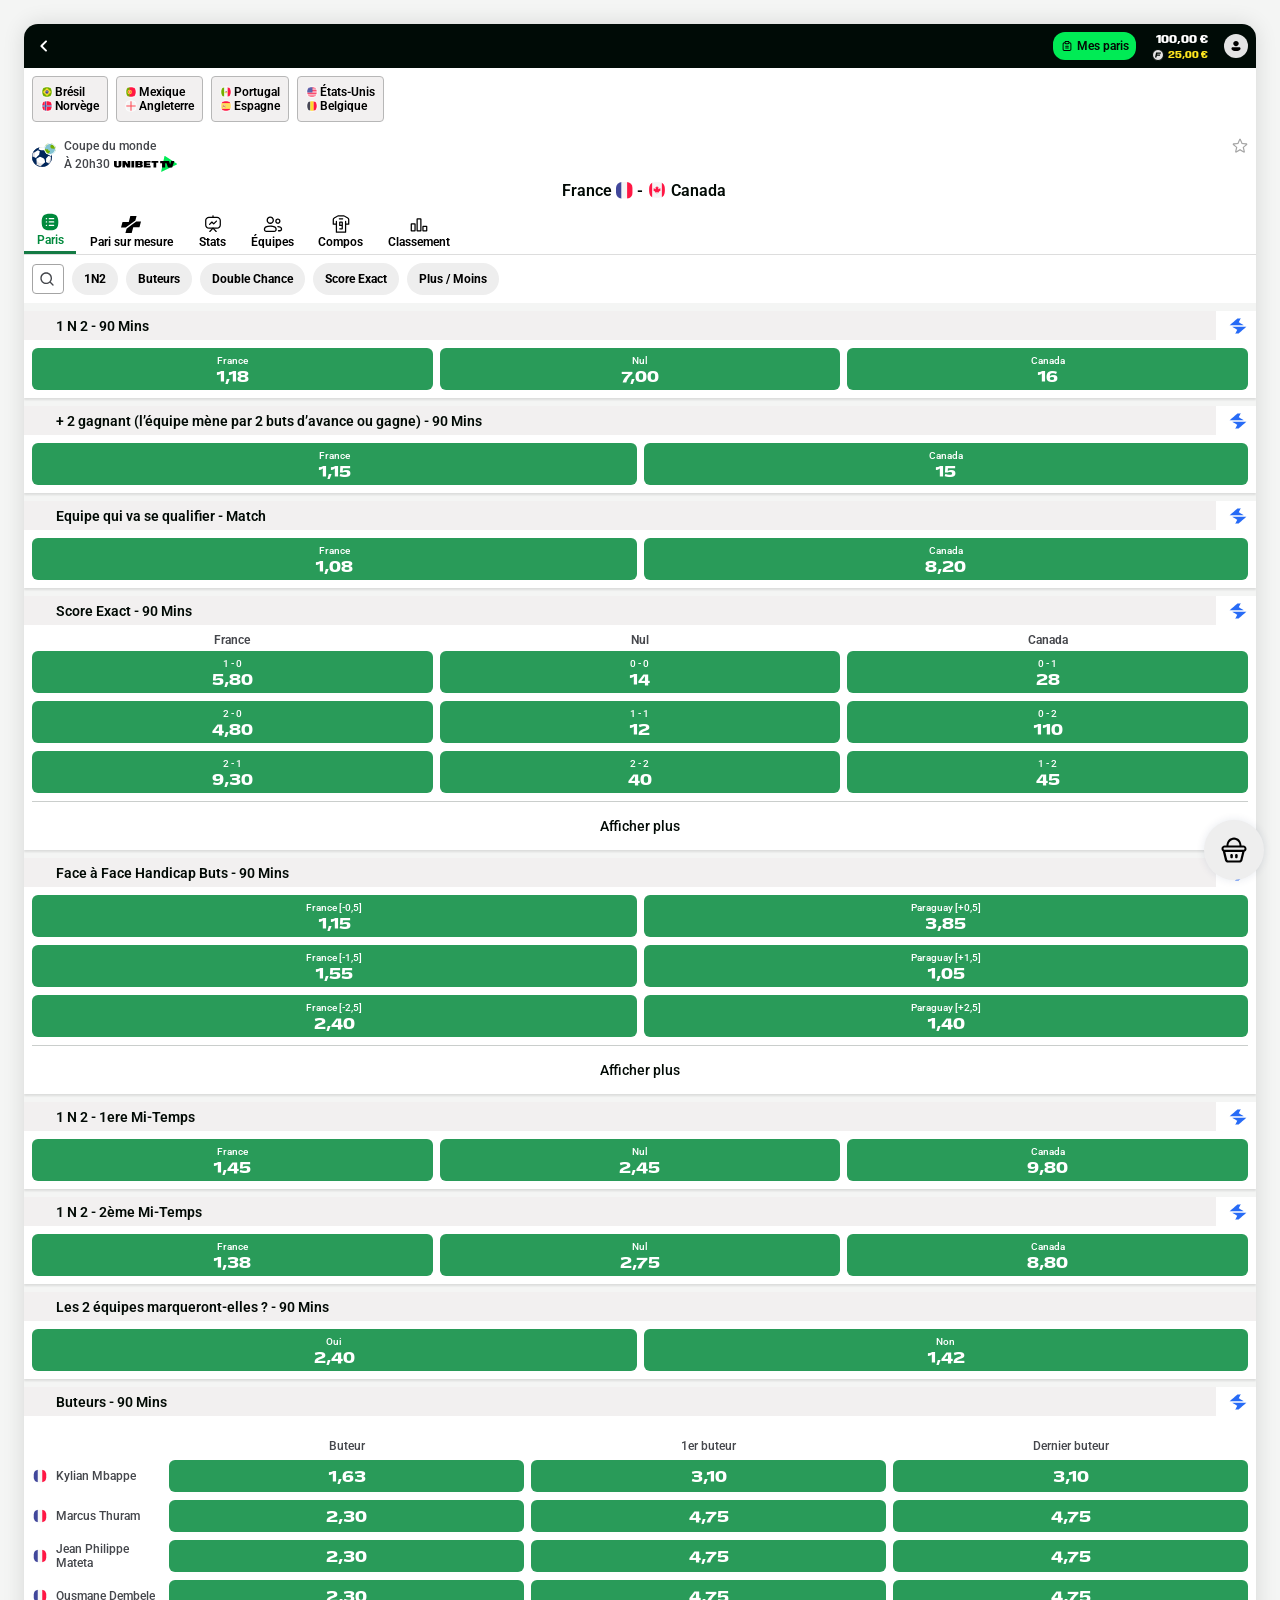
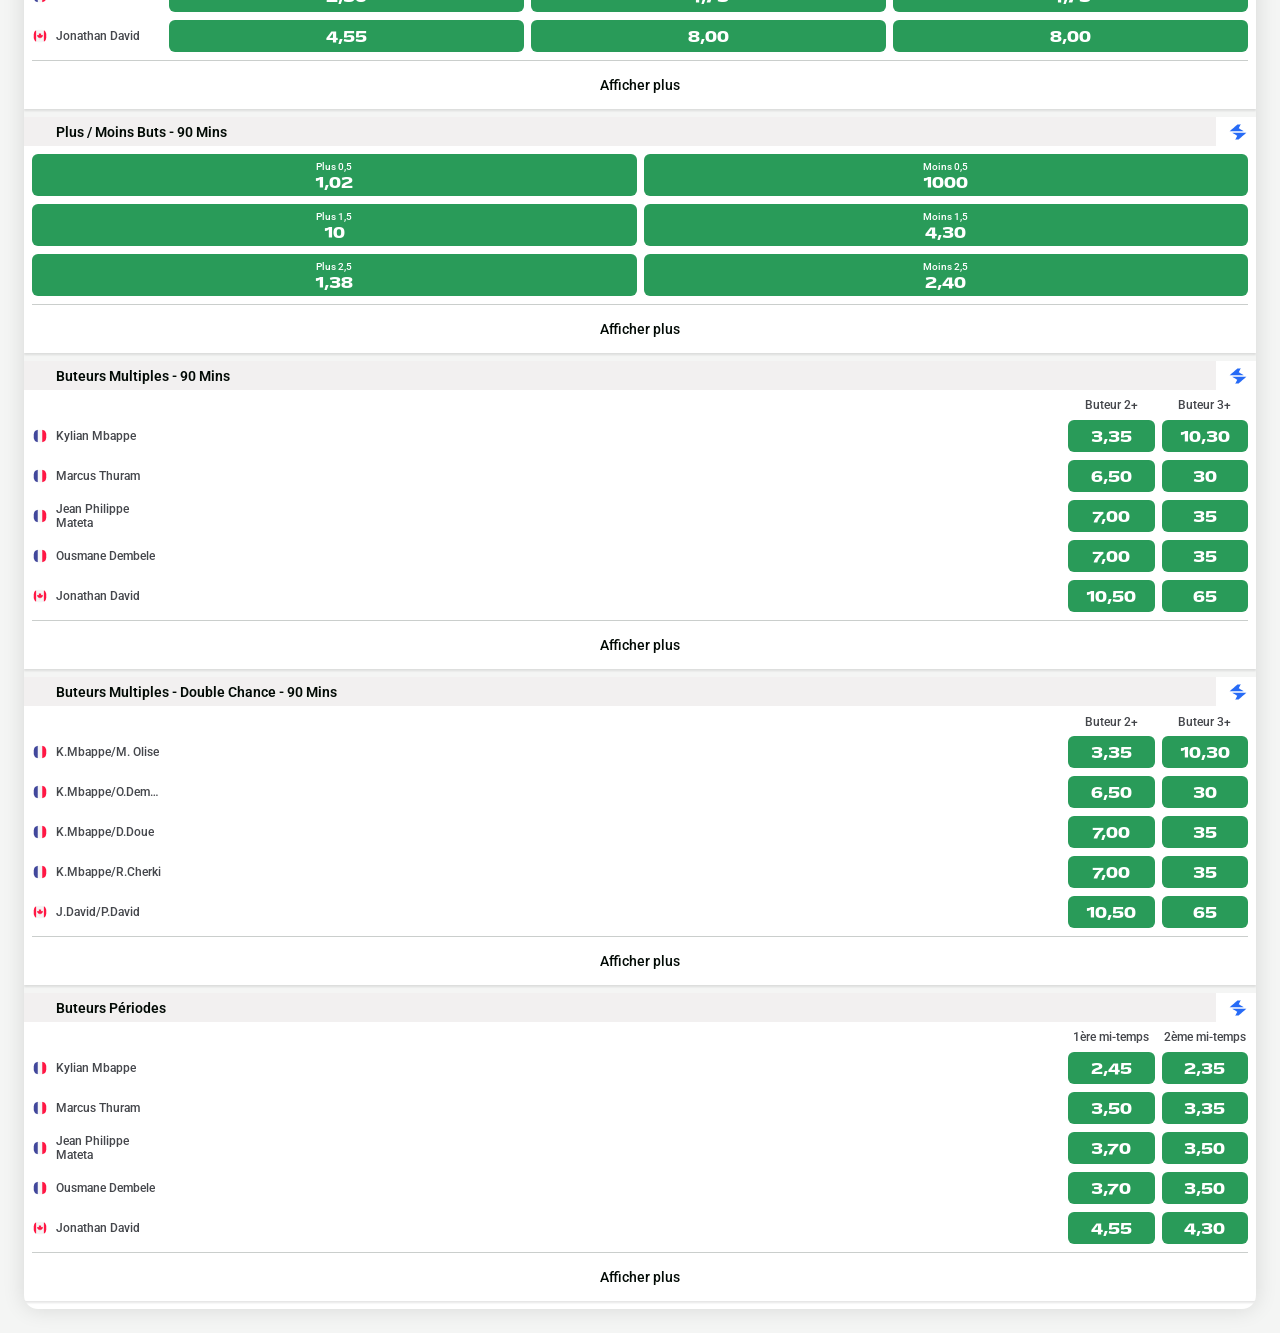
==== commit df1c0b41: "Update index.html" ====
--- a/index.html
+++ b/index.html
@@ -41,13 +41,13 @@
       <span><img src="figma-assets/tab-classement.svg" alt=""><span>Classement</span></span>
     </nav>
     <nav class="filters" aria-label="Filtres de marchés">
-      <div class="search-trigger" data-player-search aria-label="Filtrer un joueur" aria-expanded="false">
-        <button type="button" class="search-trigger-open" data-player-search-open aria-label="Filtrer un joueur"><img src="figma-assets/search.svg" alt=""></button>
-        <input type="search" class="search-input" data-player-inline-input placeholder="Rechercher un joueur" aria-label="Rechercher un joueur" autocomplete="off" hidden>
+      <div class="search-trigger tracking-player-search" data-player-search aria-label="Filtrer un joueur" aria-expanded="false">
+        <button type="button" class="search-trigger-open tracking-player-search-open" data-player-search-open aria-label="Filtrer un joueur"><img src="figma-assets/search.svg" alt=""></button>
+        <input type="search" class="search-input tracking-player-search-input" data-player-inline-input placeholder="Rechercher un joueur" aria-label="Rechercher un joueur" autocomplete="off" hidden>
         <button type="button" class="search-clear" data-player-search-clear aria-label="Réinitialiser la recherche" hidden>×</button>
       </div>
       <button type="button" class="filter-chip">1N2</button>
-      <button type="button" class="filter-chip market-filter-buteurs" data-scroll-buteurs>Buteurs</button>
+      <button type="button" class="filter-chip market-filter-buteurs tracking-market-filter-buteurs" data-scroll-buteurs>Buteurs</button>
       <button type="button" class="filter-chip">Double Chance</button>
       <button type="button" class="filter-chip">Score Exact</button>
       <button type="button" class="filter-chip">Plus / Moins</button>
@@ -58,7 +58,7 @@
       <button type="button" class="player-chip" data-player-chip="Jean Philippe Mateta" aria-pressed="false"><span class="flag flag-fr" aria-hidden="true"><img class="flag-image" src="figma-assets/market-flag-fr.png" alt=""></span>J-P Mateta</button>
       <button type="button" class="player-chip" data-player-chip="Ousmane Dembele" aria-pressed="false"><span class="flag flag-fr" aria-hidden="true"><img class="flag-image" src="figma-assets/market-flag-fr.png" alt=""></span>O. Dembele</button>
       <button type="button" class="player-chip" data-player-chip="Jonathan David" aria-pressed="false"><span class="flag flag-ca" aria-hidden="true"><img src="figma-assets/market-flag-ca.png" alt=""></span>J. David</button>
-      <button type="button" class="player-chip" data-player-chip="Desire Doue" aria-pressed="false"><span class="flag flag-fr" aria-hidden="true"><img class="flag-image" src="figma-assets/market-flag-fr.png" alt=""></span>D. Doue</button>
+      <button type="button" class="player-chip tracking-player-filter-desire-doue" data-player-chip="Desire Doue" aria-pressed="false"><span class="flag flag-fr" aria-hidden="true"><img class="flag-image" src="figma-assets/market-flag-fr.png" alt=""></span>D. Doue</button>
       <button type="button" class="player-chip" data-player-chip="Michael Olise" aria-pressed="false"><span class="flag flag-fr" aria-hidden="true"><img class="flag-image" src="figma-assets/market-flag-fr.png" alt=""></span>M. Olise</button>
       <button type="button" class="player-chip" data-player-chip="Promise David" aria-pressed="false"><span class="flag flag-ca" aria-hidden="true"><img src="figma-assets/market-flag-ca.png" alt=""></span>P. David</button>
       <button type="button" class="player-chip" data-player-chip="Tani Oluwaseyi" aria-pressed="false"><span class="flag flag-ca" aria-hidden="true"><img src="figma-assets/market-flag-ca.png" alt=""></span>T. Oluwaseyi</button>
@@ -102,7 +102,7 @@
         <div class="market-inner">
           <div class="players-head primary-head"><span class="players-head-player"></span><div class="players-head-bets"><span>Buteur</span><span>1er buteur</span><span>Dernier buteur</span></div></div>
           <div data-primary-players></div>
-          <button type="button" class="show-more" data-more="primary">Afficher plus</button>
+          <button type="button" class="show-more tracking-buteur-show-more" data-more="primary">Afficher plus</button>
         </div>
       </section>
       <section class="market" data-market-group="generic">
--- a/prototype.css
+++ b/prototype.css
@@ -84,6 +84,7 @@
   position: sticky;
   top: 0;
   z-index: 5;
+  height: 44px;
   background: #000b06;
   color: #fff;
 }
@@ -114,8 +115,8 @@
 .bank { display: grid; justify-items: end; gap: 1px; color: #fff; font-family: 'Unibet Alpha', sans-serif; font-size: 12px; font-weight: 800; line-height: 16px; }
 .bank small { display: flex; align-items: center; gap: 4px; color: #ffe71f; font-family: 'Unibet Alpha', sans-serif; font-size: 10px; font-weight: 700; line-height: 13px; }
 .freebet-icon { display: block; width: 12px; height: 12px; object-fit: contain; }
-.account-avatar { display: grid; place-items: center; width: 24px; height: 24px; padding: 6px; border-radius: 50%; background: #e4e4e4; color: #020a05; }
-.person-icon { display: block; width: 12px; height: 12px; object-fit: contain; }
+.account-avatar { display: grid; place-items: center; width: 24px; height: 24px; padding: 0; border-radius: 50%; background: transparent; color: #020a05; }
+.person-icon { display: block; width: 24px; height: 24px; object-fit: contain; }
 
 .match-strip {
   height: 62px;
@@ -151,7 +152,7 @@
 
 .match-header {
   position: sticky;
-  top: 88px;
+  top: 44px;
   z-index: 4;
   min-height: 78px;
   padding: 8px;
@@ -161,8 +162,7 @@
 
 .competition { display: flex; align-items: center; gap: 8px; min-height: 34px; font-size: 12px; font-weight: 500; }
 .sport-flag { position: relative; display: block; flex: 0 0 24px; width: 24px; height: 24px; }
-.sport-flag img:first-child { position: absolute; right: 4px; bottom: 0; width: 20px; height: 20px; }
-.sport-flag img:last-child { position: absolute; top: 0; right: 0; width: 12px; height: 12px; border-radius: 50%; }
+.sport-flag img { display: block; width: 24px; height: 24px; }
 .competition-main { display: flex; flex: 1; flex-direction: column; gap: 2px; min-width: 0; }
 .competition-line { display: flex; align-items: center; justify-content: space-between; min-height: 16px; color: var(--warm-grey); }
 .star-icon { flex: 0 0 16px; width: 16px; height: 16px; }
@@ -173,11 +173,13 @@
 .team-score { display: flex; align-items: center; gap: 4px; min-width: 0; }
 .team-score:first-child { justify-content: flex-end; text-align: right; }
 .team-score:last-child { justify-content: flex-start; text-align: left; }
-.score-flag { display: block; flex: 0 0 20px; width: 20px; height: 20px; object-fit: contain; }
+.score-flag { display: block; object-fit: contain; }
+.score-flag-fr { flex: 0 0 17px; width: 17px; height: 17px; }
+.score-flag-ca { flex: 0 0 20px; width: 20px; height: 20px; }
 
 .subnav {
   position: sticky;
-  top: 166px;
+  top: 122px;
   z-index: 4;
   display: flex;
   overflow-x: auto;
@@ -214,17 +216,61 @@
 .filters::-webkit-scrollbar { display: none; }
 .prototype.has-player-subfilters .filters { box-shadow: none; }
 .search-trigger {
-  display: grid;
-  place-items: center;
+  display: flex;
+  align-items: center;
+  gap: 8px;
   flex: 0 0 32px;
   width: 32px;
   height: 30px;
-  padding: 6px;
+  padding: 0 6px;
   border: 1.5px solid #a4a4a4;
   border-radius: 4px;
   background: #fff;
+  overflow: hidden;
+}
+.search-trigger.is-expanded {
+  flex-basis: 182px;
+  width: 182px;
+  padding: 0 8px;
+}
+.search-trigger-open {
+  display: grid;
+  flex: 0 0 16px;
+  place-items: center;
+  width: 16px;
+  height: 28px;
+  padding: 0;
+  border: 0;
+  background: transparent;
 }
 .search-trigger img { width: 16px; height: 16px; }
+.search-input {
+  flex: 1 1 auto;
+  min-width: 0;
+  width: 100%;
+  height: 28px;
+  padding: 0;
+  border: 0;
+  outline: 0;
+  background: transparent;
+  color: var(--ink);
+  font-size: 12px;
+}
+.search-input::-webkit-search-cancel-button { display: none; }
+.search-clear {
+  display: grid;
+  flex: 0 0 20px;
+  place-items: center;
+  width: 20px;
+  height: 28px;
+  padding: 0;
+  border: 0;
+  background: transparent;
+  color: var(--warm-grey);
+  font-size: 20px;
+  font-weight: 400;
+  line-height: 1;
+}
 .filter-chip {
   flex: 0 0 auto;
   height: 32px;
@@ -276,19 +322,25 @@
 .player-chip .flag { margin: 0; }
 .player-chip.is-active { border: 2px solid #00893c; background: #fff; color: #020a05; }
 
-main { padding-top: 8px; }
+main { padding-top: 8px; background: #f4f5f4; }
 .market { margin: 0 0 8px; background: #fff; box-shadow: 0 2px 2px rgb(0 0 0 / 10%); }
-.market-title { display: grid; grid-template-columns: 1fr auto; min-height: 29px; background: #fff; }
-.market-title h2 { display: flex; align-items: center; gap: 8px; height: 29px; margin: 0; padding: 6px 8px; background: var(--light-grey); font-size: 14px; font-weight: 600; }
+.market-title { display: grid; grid-template-columns: minmax(0, 1fr) auto; min-height: 29px; align-items: stretch; background: #fff; }
+.market-title h2 { display: flex; align-items: center; gap: 8px; min-height: 29px; margin: 0; padding: 6px 8px; background: var(--light-grey); font-size: 14px; font-weight: 600; line-height: 16px; }
 .market-title h2 img { width: 16px; height: 16px; }
-.market-actions { display: flex; border-left: 0; }
-.market-actions::before { content: ''; display: block; flex: 0 0 4px; width: 4px; align-self: stretch; background: url('https://www.figma.com/api/mcp/asset/9ffddb28-24b9-4c39-94b5-cbea5e2e5bb8.svg') center / 100% 100% no-repeat; }
-.market-actions img { width: 20px; height: 20px; margin: 4px 8px; }
+.market-actions { display: flex; align-items: stretch; background: #fff; }
+.market-actions > img { flex: 0 0 20px; width: 20px; height: 20px; align-self: center; margin: 4px 8px; object-fit: contain; }
+.market-actions .market-separator { display: block; flex: 0 0 4px; width: 4px; align-self: stretch; }
+.market-actions .market-separator img { display: block; width: 4px; height: 100%; object-fit: fill; }
 
 .market-inner { padding: 8px 8px 0; }
+.market--no-more .market-inner { padding-bottom: 8px; }
 .odds-grid { display: grid; gap: 7px; }
 .odds-grid.two { grid-template-columns: repeat(2, 1fr); }
 .odds-grid.three { grid-template-columns: repeat(3, 1fr); }
+.odds-labels { display: grid; gap: 7px; margin-bottom: 4px; color: var(--warm-grey); font-size: 12px; font-weight: 600; text-align: center; }
+.odds-labels.three { grid-template-columns: repeat(3, 1fr); }
+.score-rows, .handicap-rows { display: flex; flex-direction: column; gap: 8px; }
+.handicap-rows > .show-more { margin-top: 0; }
 .odds {
   height: 42px;
   border: 0;
@@ -298,12 +350,17 @@
   text-align: center;
 }
 .odds small { display: block; min-height: 13px; padding-top: 3px; font-size: 10px; font-weight: 500; }
+.odds small { overflow: hidden; text-overflow: ellipsis; white-space: nowrap; }
 .odds strong { display: block; font-family: 'Unibet Cotes', sans-serif; font-size: 16px; line-height: 21px; font-style: normal; font-variation-settings: 'CTGR' 0, 'wdth' 100; }
 .odds.is-selected { outline: 3px solid #072c18; outline-offset: -3px; background: #16753d; }
 .show-more { width: 100%; height: 49px; min-height: 49px; margin-top: 8px; border: 0; border-top: 1px solid var(--mid-grey); background: #fff; color: var(--ink); font-size: 14px; font-weight: 500; }
 .show-more[hidden] { display: none; }
 
 .market[hidden] { display: none; }
+.search-hidden-row,
+.search-hidden-overflow,
+.market.search-hidden,
+.search-hidden-control { display: none !important; }
 .empty { margin: 12px 0; color: var(--warm-grey); font-size: 12px; text-align: center; }
 
 .segment-control {
@@ -329,26 +386,30 @@
 .segment-control button + button { border-left: 1px solid var(--mid-grey); }
 .segment-control button.is-active { border: 1.5px solid var(--green-dark); background: #fff; color: #2d342e; font-weight: 800; }
 
-.players-head { display: flex; align-items: flex-end; gap: 8px; height: 14px; padding: 0; color: var(--warm-grey); font-size: 12px; font-weight: 500; line-height: 14px; }
+.players-head { display: flex; align-items: flex-end; justify-content: space-between; gap: 8px; height: 14px; padding: 0; color: var(--warm-grey); font-size: 12px; font-weight: 500; line-height: 14px; }
 .players-head-player { flex: 0 0 129px; width: 129px; }
-.players-head-bets { display: flex; align-items: flex-end; flex: 1 1 auto; gap: 7px; min-width: 0; }
+.players-head-bets { display: flex; align-items: flex-end; flex: 0 0 180px; width: 180px; gap: 7px; min-width: 0; }
 .players-head-bets span { display: flex; align-items: flex-end; justify-content: center; flex: 1 1 0; min-width: 0; text-align: center; white-space: nowrap; }
-.player-row { display: grid; grid-template-columns: 129px 1fr; gap: 8px; align-items: center; height: 32px; }
+.player-row { display: grid; grid-template-columns: 129px 180px; justify-content: space-between; gap: 0; align-items: center; height: 32px; }
 .players-head.primary-head { column-gap: 8px; height: 28px; align-items: flex-end; }
+.players-head.primary-head { justify-content: flex-start; }
+.players-head.primary-head .players-head-bets { flex: 1 1 auto; width: auto; }
 .players-head.primary-head .players-head-bets span { white-space: normal; line-height: 12px; }
-.primary-player-row { display: grid; grid-template-columns: 129px 1fr; gap: 8px; align-items: center; height: 32px; }
+.players-head.double-head { height: 14px; align-items: flex-end; justify-content: space-between; }
+.players-head.double-head .players-head-bets { flex: 0 0 180px; width: 180px; }
+.players-head.double-head .players-head-bets span { white-space: normal; line-height: 12px; }
+.primary-player-row { display: grid; grid-template-columns: 129px 180px; justify-content: space-between; gap: 0; align-items: center; height: 32px; }
+.primary-player-row { grid-template-columns: 129px minmax(0, 1fr); justify-content: normal; gap: 8px; }
 .player-bet-compo, .primary-bet-compo { display: flex; flex: 1 1 auto; gap: 7px; width: 100%; min-width: 0; }
 .player-bet-compo .player-odds, .primary-bet-compo .player-odds { flex: 1 1 0; min-width: 0; }
-.market-inner > [data-primary-players], .market-inner > [data-players], .market-inner > [data-period-players] { display: flex; flex-direction: column; gap: 8px; }
+.market-inner > [data-primary-players], .market-inner > [data-players], .market-inner > [data-double-players], .market-inner > [data-period-players] { display: flex; flex-direction: column; gap: 8px; margin-top: 8px; }
 .player-name { display: flex; align-items: center; gap: 8px; min-width: 0; color: var(--warm-grey); font-size: 12px; font-weight: 500; }
 .player-name span:last-child { overflow: hidden; text-overflow: ellipsis; }
-.flag { position: relative; display: inline-block; flex: 0 0 16px; width: 16px; height: 16px; padding: 1px; }
-.flag-fr {
-  background: url('https://www.figma.com/api/mcp/asset/d63b43ac-c39d-4652-b1fc-7682de5315e0') center / 16px 16px no-repeat;
-}
+.flag { position: relative; display: inline-block; flex: 0 0 16px; width: 16px; height: 16px; padding: 0; }
+.flag-fr { background: none; }
 .flag-ca { background: transparent; }
 .flag-image { display: block; width: 100%; height: 100%; object-fit: contain; }
-.flag-ca img { display: block; width: 14px; height: 14px; }
+.flag-ca img { display: block; width: 16px; height: 16px; object-fit: contain; }
 .player-odds { display: grid; place-items: center; height: 32px; padding: 0; border: 0; border-radius: 6px; background: #299b59; color: #fff; font-family: 'Unibet Cotes', sans-serif; font-size: 16px; font-style: normal; font-weight: 700; line-height: 1; font-variation-settings: 'CTGR' 0, 'wdth' 100; }
 .odds-value { display: block; line-height: 1; transform: translateY(1px); }
 .player-odds[aria-disabled="true"] { cursor: default; }
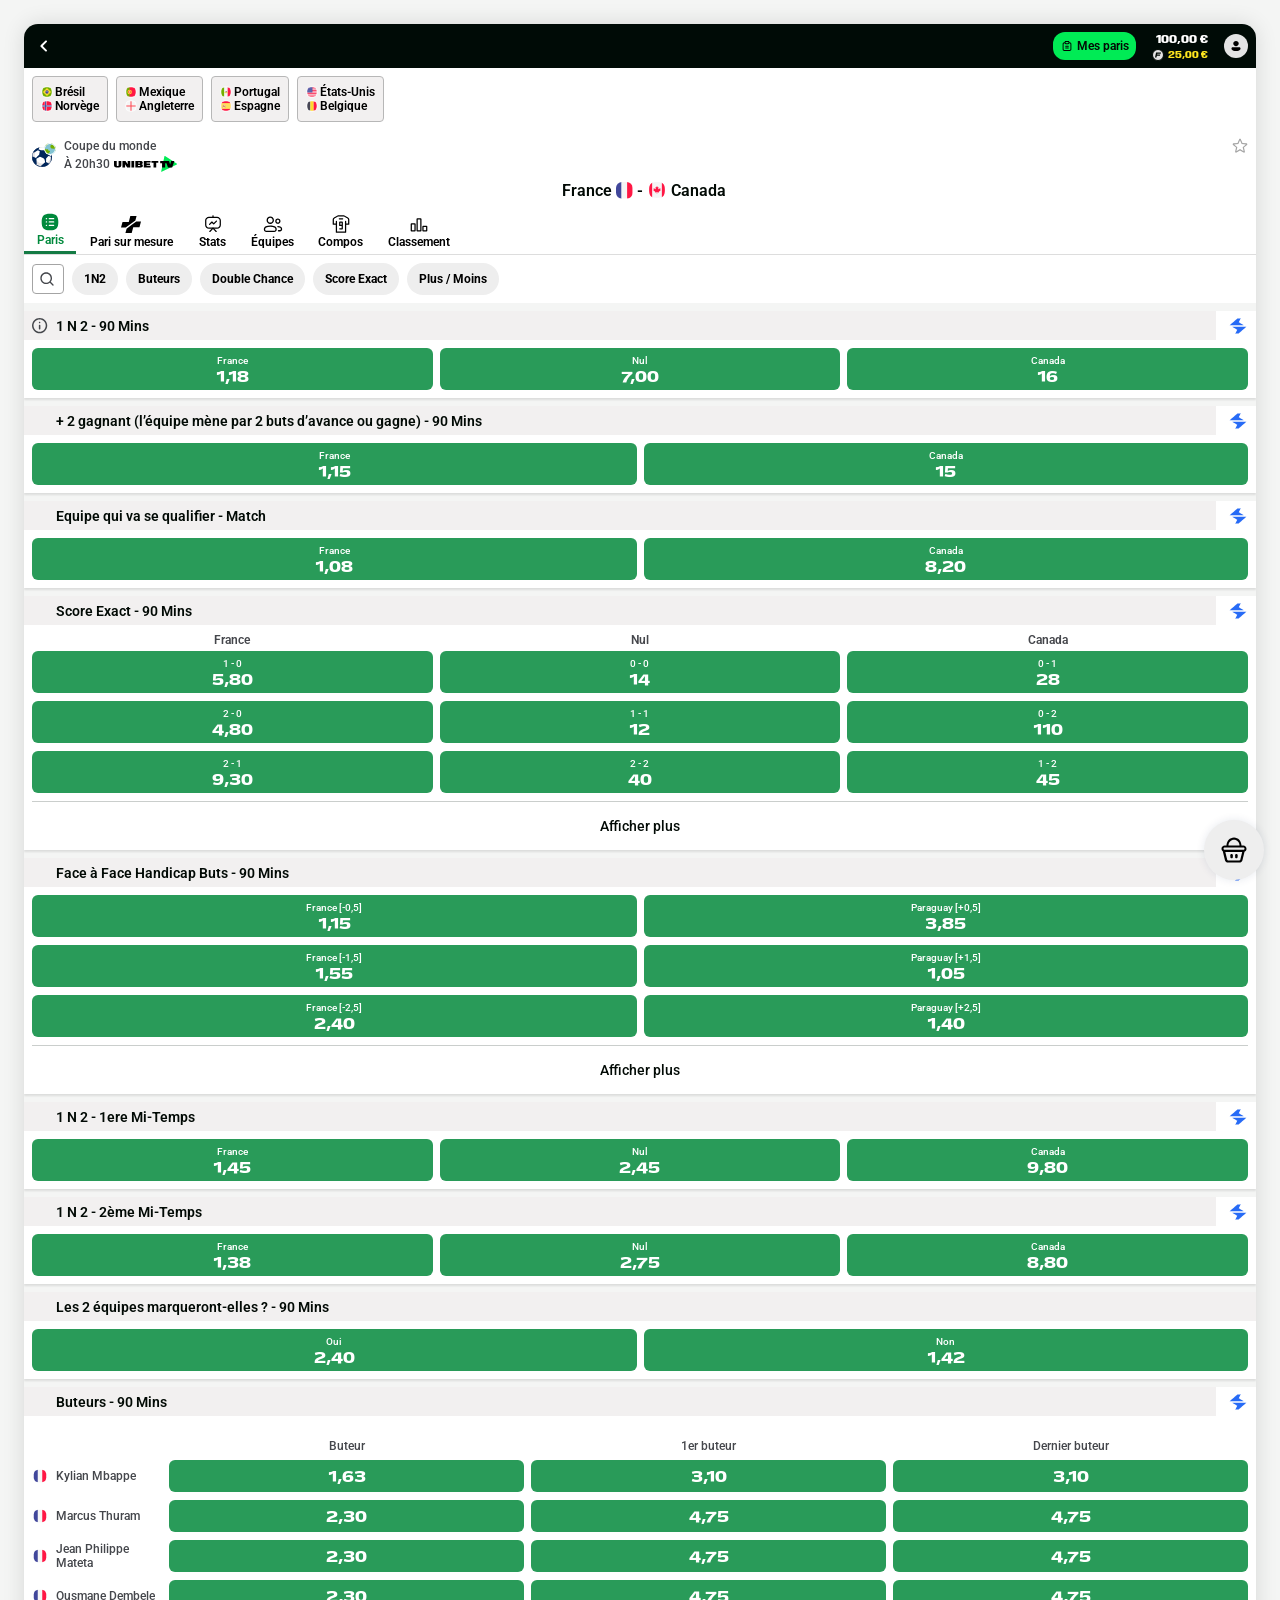
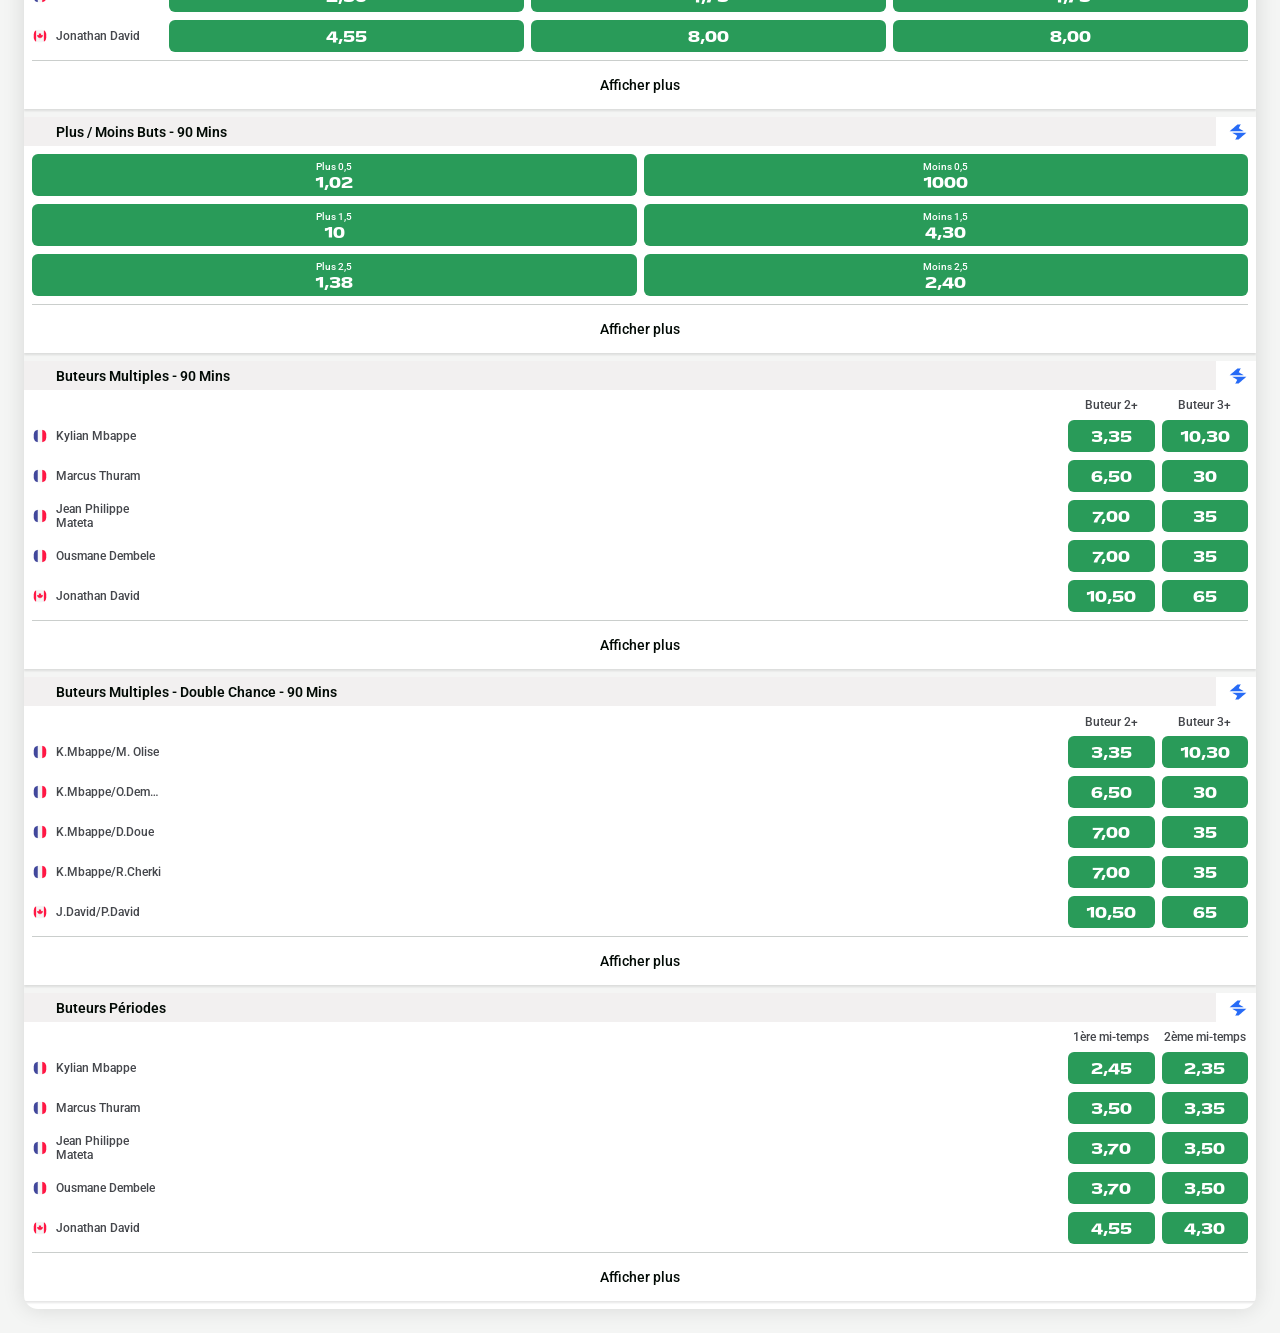
==== commit bcd82e07: "Update index.html" ====
--- a/index.html
+++ b/index.html
@@ -66,7 +66,7 @@
     </nav>
     <main>
       <section class="market market--no-more" data-market-group="generic">
-        <div class="market-title"><h2><img src="https://www.figma.com/api/mcp/asset/11a29363-2f80-4e91-9f4c-010b7cb5ae9a.svg" alt="">1 N 2 - 90 Mins</h2><div class="market-actions"><span class="market-separator" aria-hidden="true"><img src="https://www.figma.com/api/mcp/asset/947eb544-a5a9-44cf-8af3-31044385b6f1.svg" alt=""></span><img class="market-cashout" src="figma-assets/market-cashout.png" alt="Cash out"></div></div>
+        <div class="market-title"><h2><img src="figma-assets/market_info.svg" alt="">1 N 2 - 90 Mins</h2><div class="market-actions"><span class="market-separator" aria-hidden="true"><img src="https://www.figma.com/api/mcp/asset/947eb544-a5a9-44cf-8af3-31044385b6f1.svg" alt=""></span><img class="market-cashout" src="figma-assets/market-cashout.png" alt="Cash out"></div></div>
         <div class="market-inner"><div class="odds-grid three"><button class="odds"><small>France</small><strong>1,18</strong></button><button class="odds"><small>Nul</small><strong>7,00</strong></button><button class="odds"><small>Canada</small><strong>16</strong></button></div></div>
       </section>
       <section class="market market--no-more" data-market-group="generic">
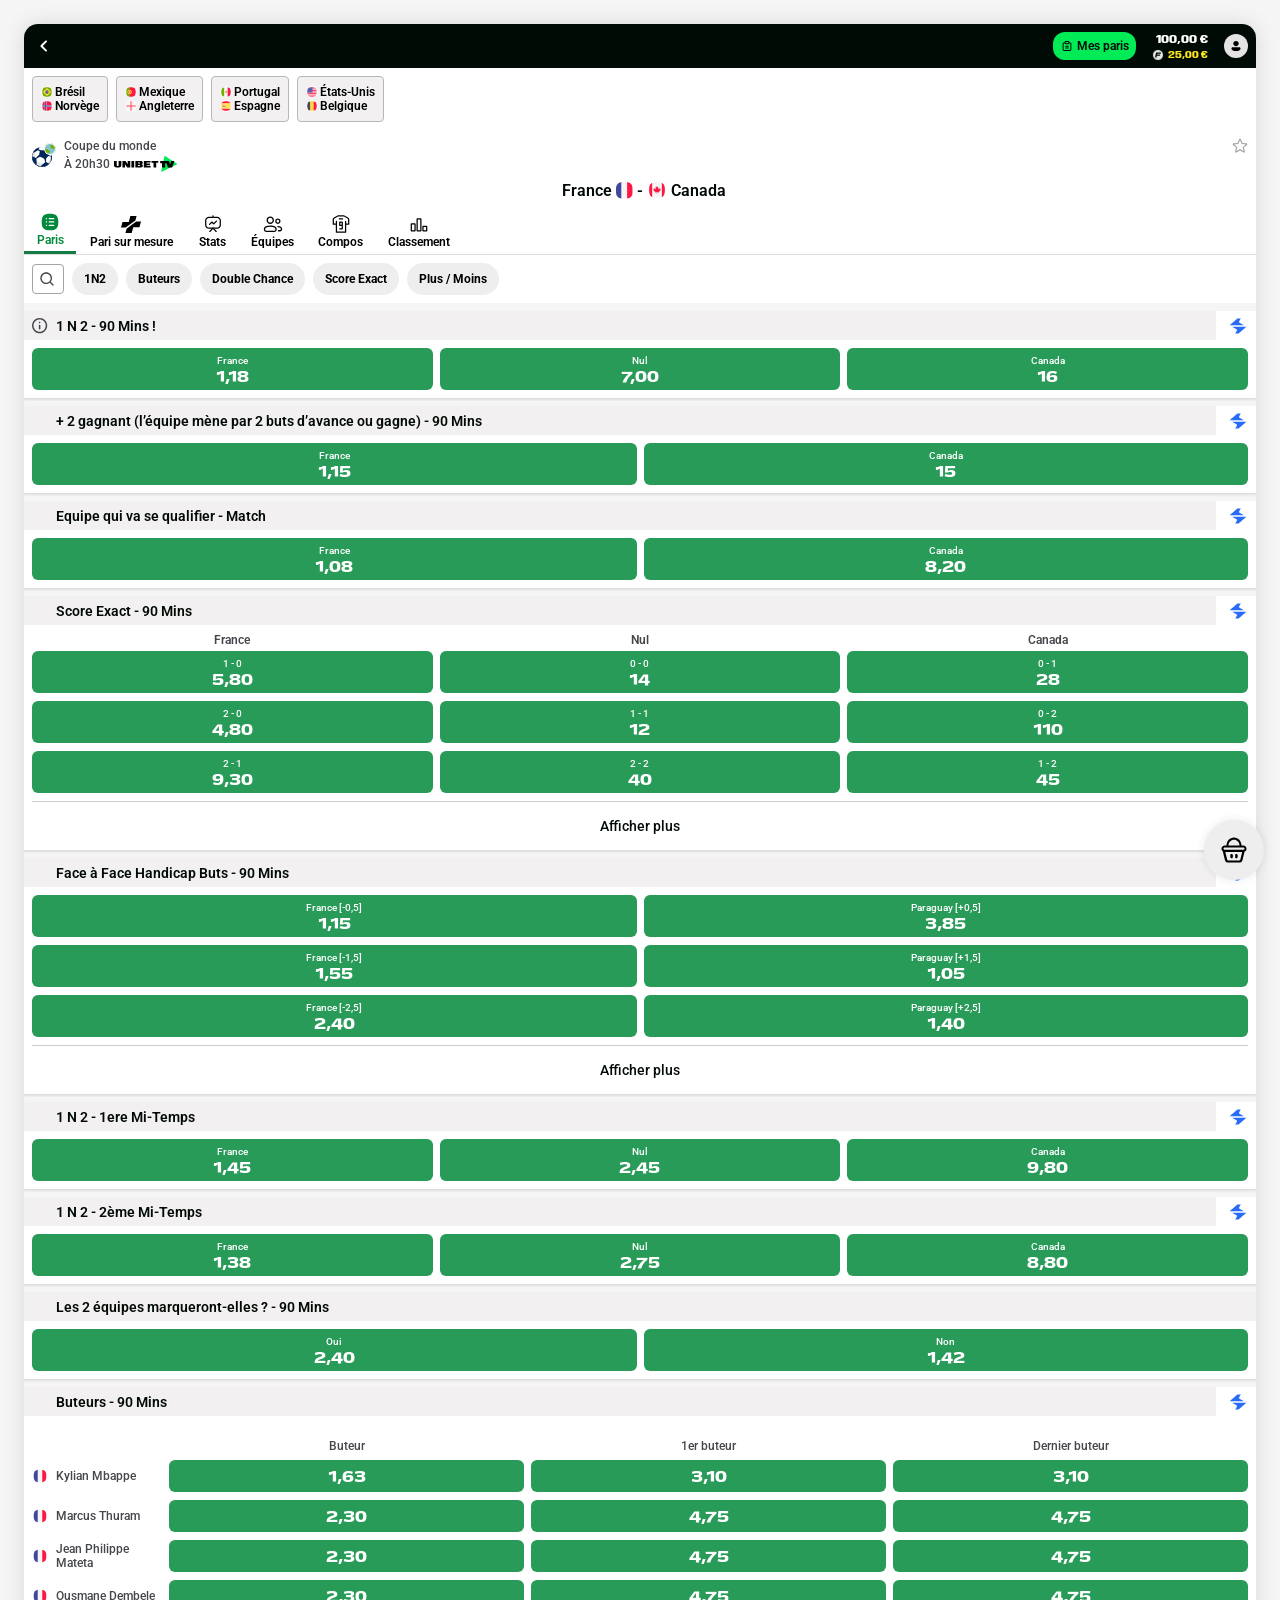
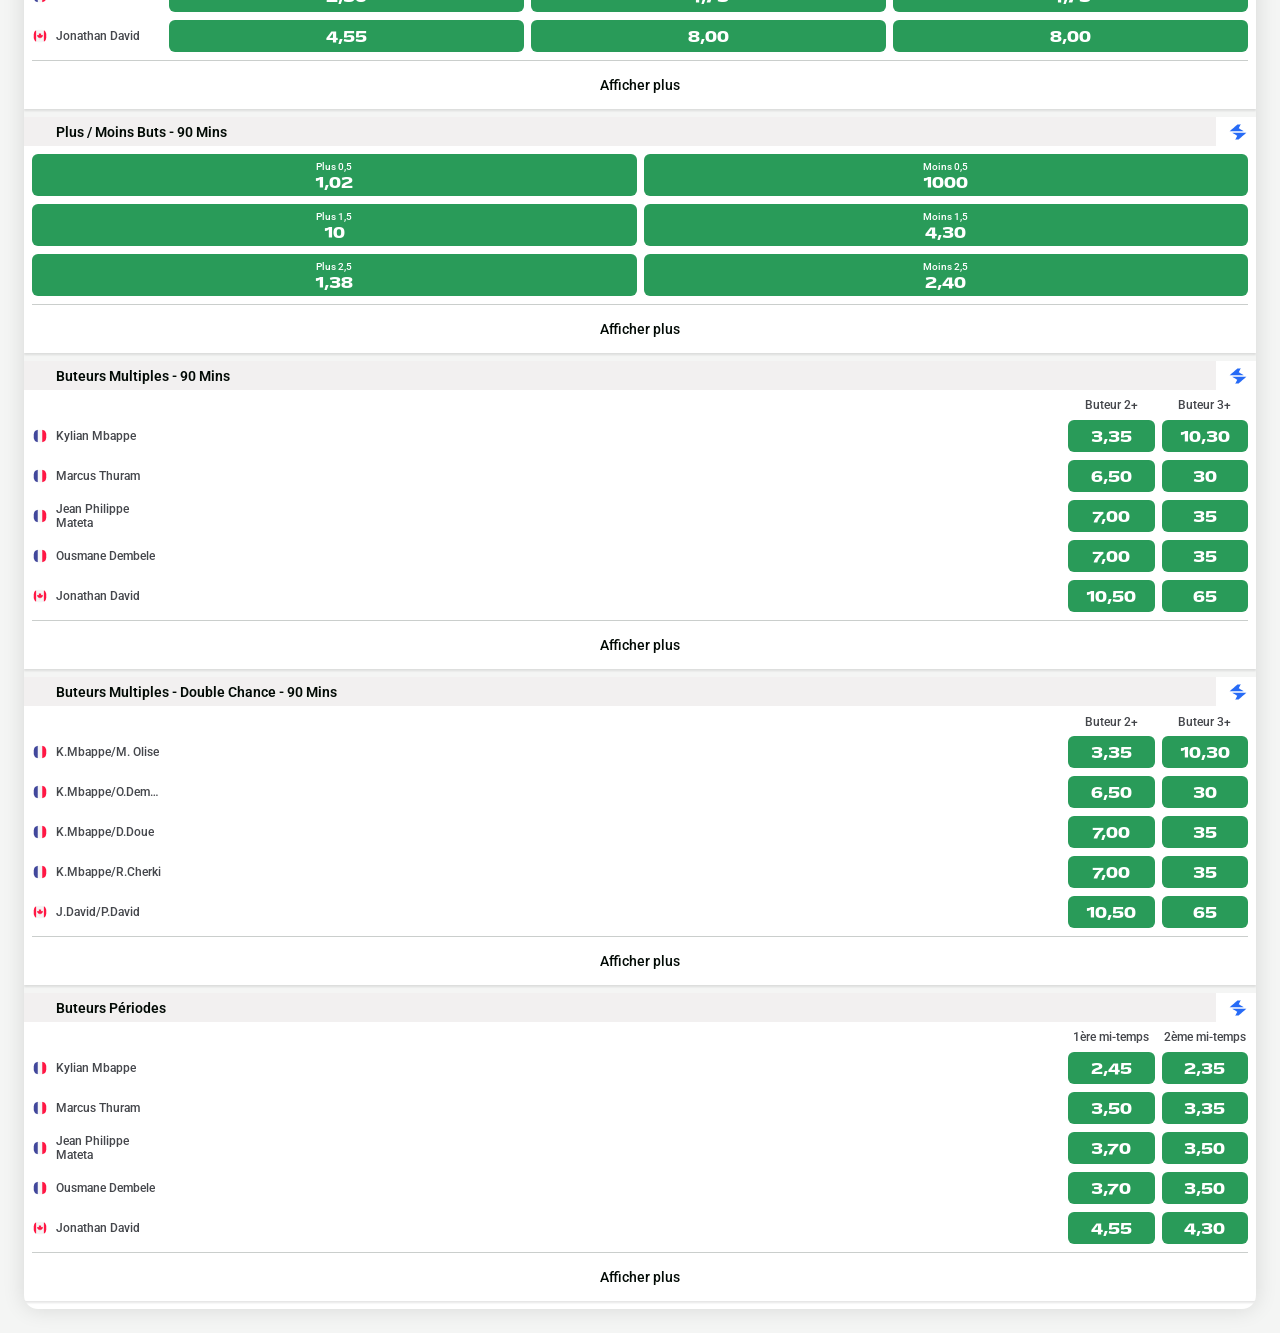
==== commit 6c03570b: "Update index.html" ====
--- a/index.html
+++ b/index.html
@@ -66,7 +66,7 @@
     </nav>
     <main>
       <section class="market market--no-more" data-market-group="generic">
-        <div class="market-title"><h2><img src="figma-assets/market_info.svg" alt="">1 N 2 - 90 Mins</h2><div class="market-actions"><span class="market-separator" aria-hidden="true"><img src="https://www.figma.com/api/mcp/asset/947eb544-a5a9-44cf-8af3-31044385b6f1.svg" alt=""></span><img class="market-cashout" src="figma-assets/market-cashout.png" alt="Cash out"></div></div>
+        <div class="market-title"><h2><img src="figma-assets/market_info.svg" alt="">1 N 2 - 90 Mins !</h2><div class="market-actions"><span class="market-separator" aria-hidden="true"><img src="https://www.figma.com/api/mcp/asset/947eb544-a5a9-44cf-8af3-31044385b6f1.svg" alt=""></span><img class="market-cashout" src="figma-assets/market-cashout.png" alt="Cash out"></div></div>
         <div class="market-inner"><div class="odds-grid three"><button class="odds"><small>France</small><strong>1,18</strong></button><button class="odds"><small>Nul</small><strong>7,00</strong></button><button class="odds"><small>Canada</small><strong>16</strong></button></div></div>
       </section>
       <section class="market market--no-more" data-market-group="generic">
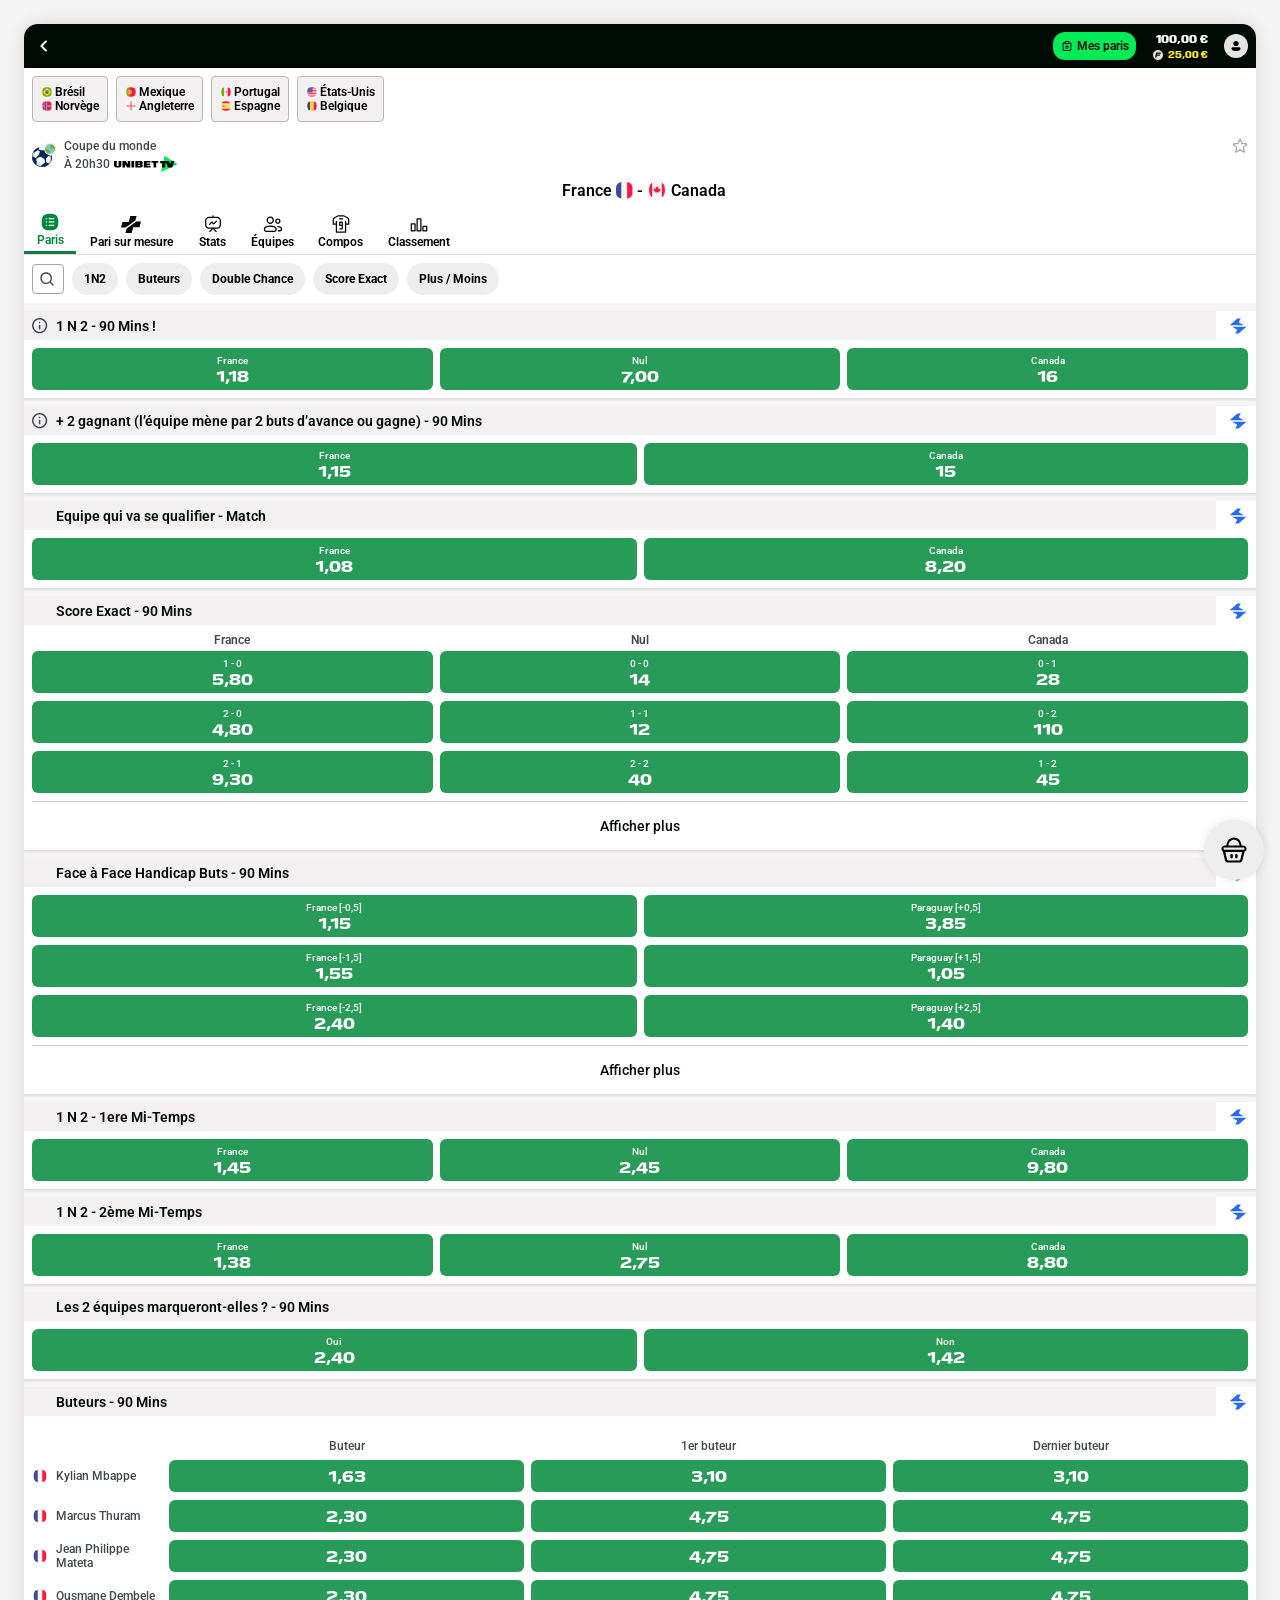
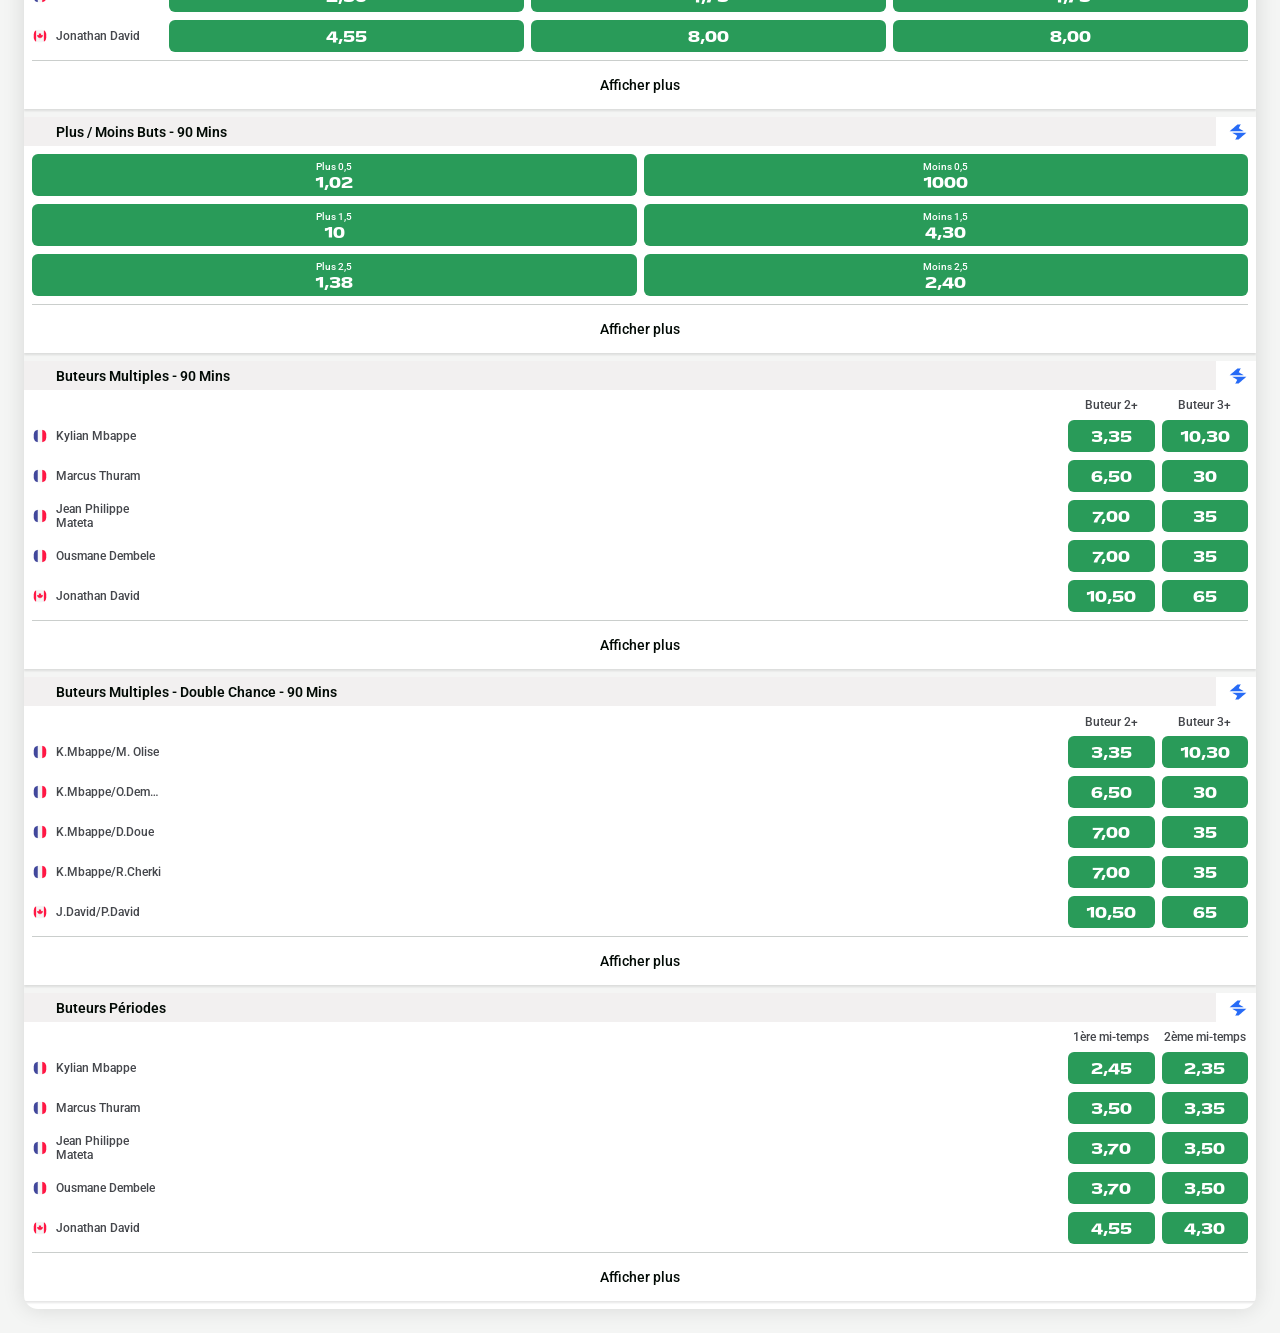
==== commit 5b818ad8: "Update index.html" ====
--- a/index.html
+++ b/index.html
@@ -70,7 +70,7 @@
         <div class="market-inner"><div class="odds-grid three"><button class="odds"><small>France</small><strong>1,18</strong></button><button class="odds"><small>Nul</small><strong>7,00</strong></button><button class="odds"><small>Canada</small><strong>16</strong></button></div></div>
       </section>
       <section class="market market--no-more" data-market-group="generic">
-        <div class="market-title"><h2><img src="https://www.figma.com/api/mcp/asset/45a01919-8a47-4f24-99f4-cf6a0112df2c.svg" alt="">+ 2 gagnant (l’équipe mène par 2 buts d’avance ou gagne) - 90 Mins</h2><div class="market-actions"><span class="market-separator" aria-hidden="true"><img src="https://www.figma.com/api/mcp/asset/55445da7-2944-4c5c-b69a-5b2c631a0be7.svg" alt=""></span><img class="market-cashout" src="figma-assets/market-cashout.png" alt="Cash out"></div></div>
+        <div class="market-title"><h2><img src="figma-assets/market_info.svg" alt="">+ 2 gagnant (l’équipe mène par 2 buts d’avance ou gagne) - 90 Mins</h2><div class="market-actions"><span class="market-separator" aria-hidden="true"><img src="https://www.figma.com/api/mcp/asset/55445da7-2944-4c5c-b69a-5b2c631a0be7.svg" alt=""></span><img class="market-cashout" src="figma-assets/market-cashout.png" alt="Cash out"></div></div>
         <div class="market-inner"><div class="odds-grid two"><button class="odds"><small>France</small><strong>1,15</strong></button><button class="odds"><small>Canada</small><strong>15</strong></button></div></div>
       </section>
       <section class="market market--no-more" data-market-group="generic">
